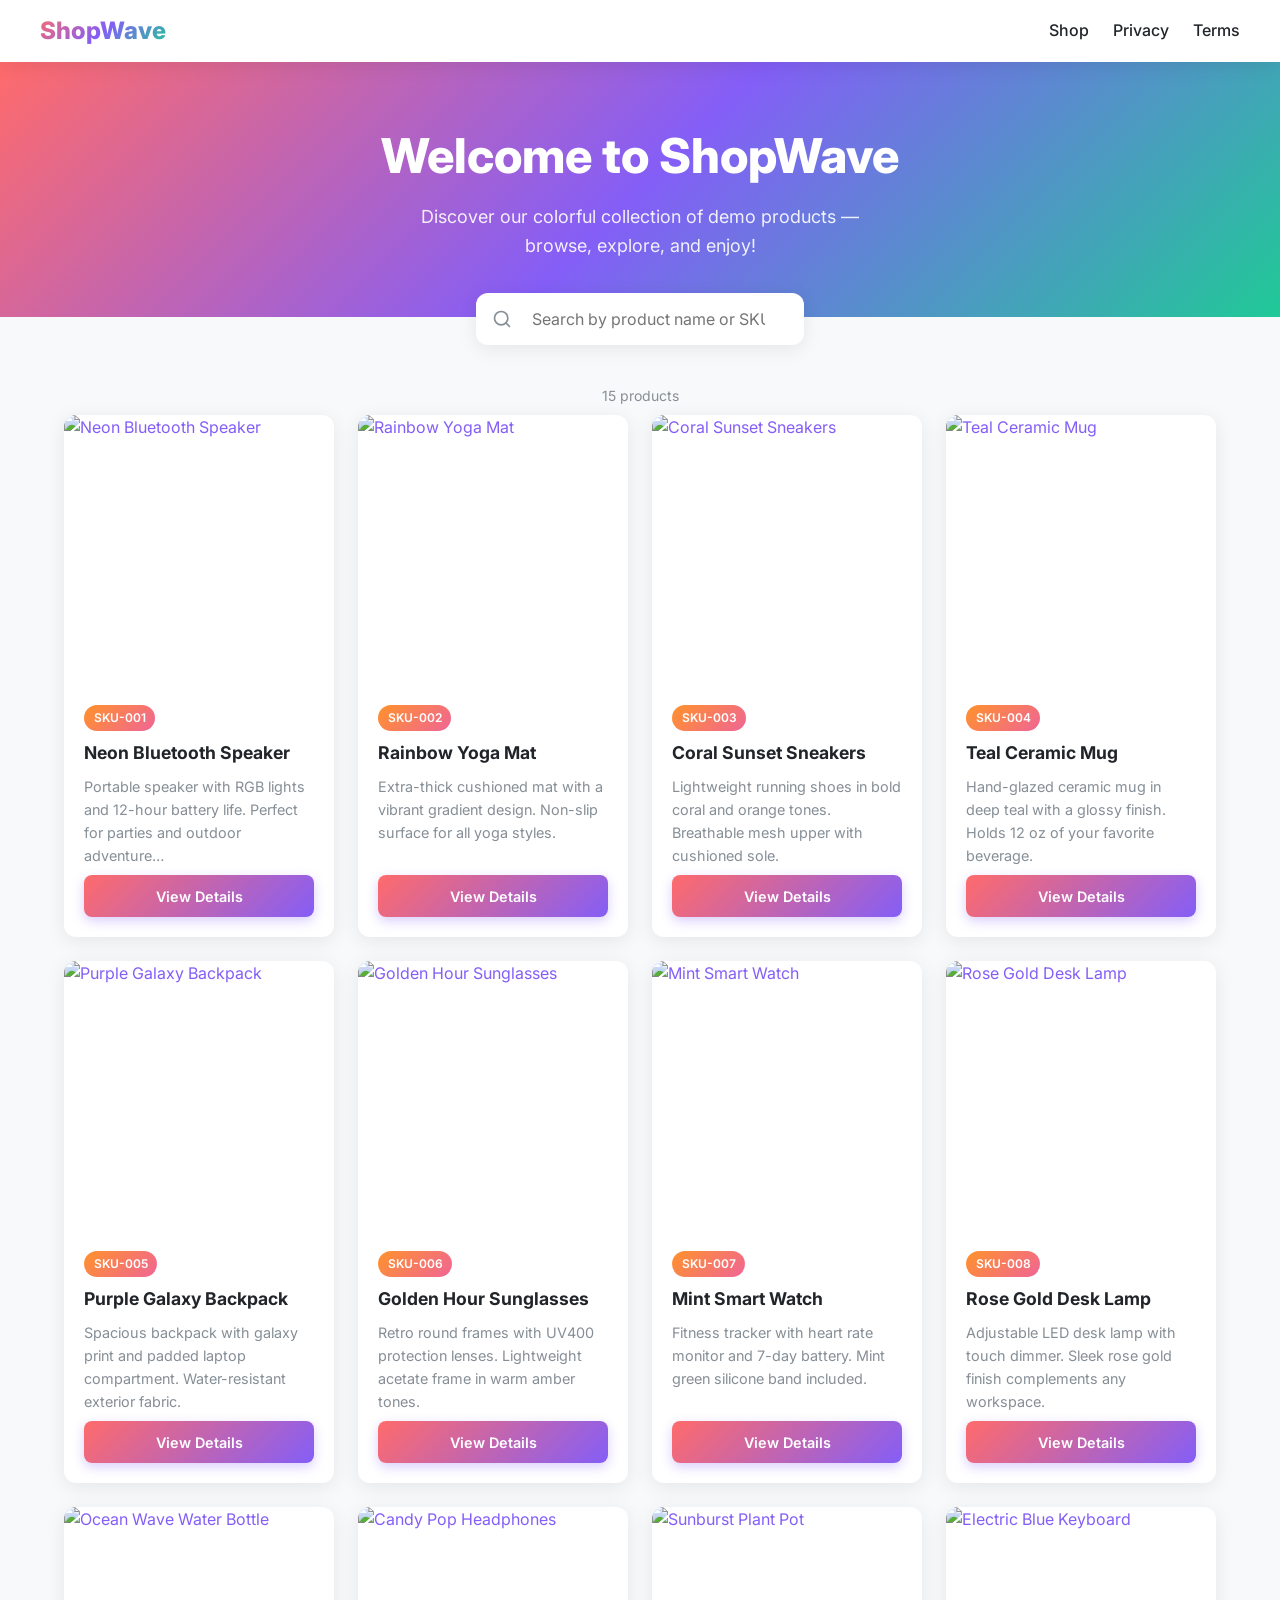
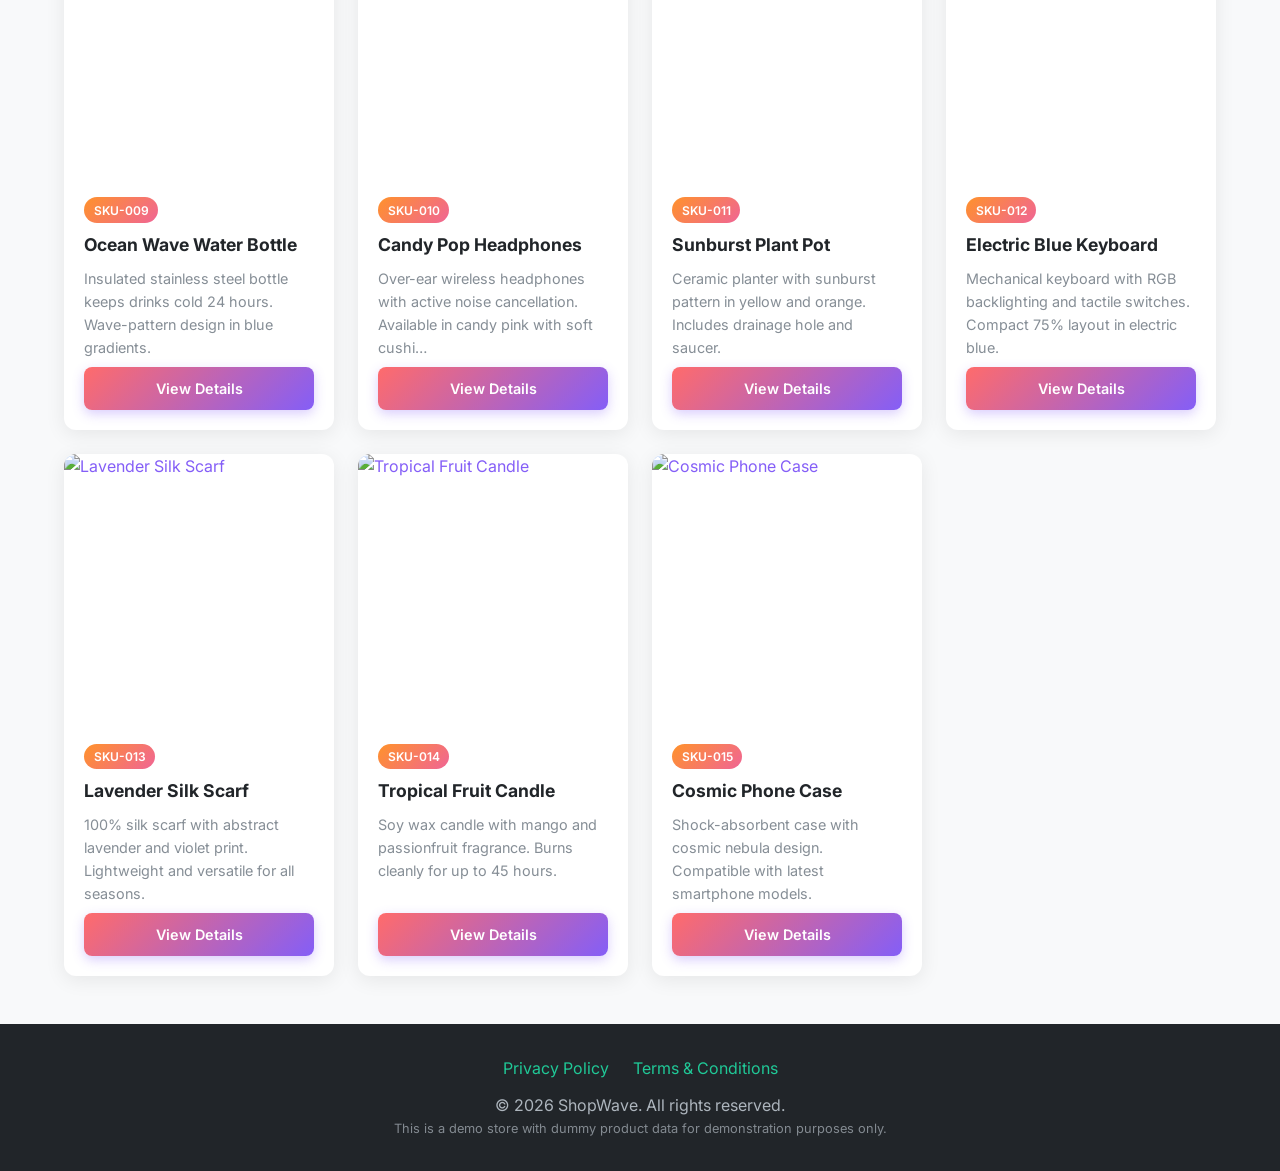
==== index.html @ 5fbbe152 "Add ShopWave demo store with CSV product catalog. Static HTML/CSS/JS site loads dummy products from " ====
<!DOCTYPE html>
<html lang="en">
<head>
  <meta charset="UTF-8">
  <meta name="viewport" content="width=device-width, initial-scale=1.0">
  <title>ShopWave — Colorful Demo Store</title>
  <meta name="description" content="Browse our vibrant collection of demo products at ShopWave.">
  <link rel="preconnect" href="https://fonts.googleapis.com">
  <link rel="preconnect" href="https://fonts.gstatic.com" crossorigin>
  <link href="https://fonts.googleapis.com/css2?family=Inter:wght@400;500;600;700;800&display=swap" rel="stylesheet">
  <link rel="stylesheet" href="css/styles.css">
</head>
<body>
  <header class="site-header">
    <div class="site-header__inner">
      <a href="index.html" class="logo">ShopWave</a>
      <nav>
        <ul class="site-nav">
          <li><a href="index.html">Shop</a></li>
          <li><a href="privacy.html">Privacy</a></li>
          <li><a href="terms.html">Terms</a></li>
        </ul>
      </nav>
    </div>
  </header>

  <section class="hero">
    <h1>Welcome to ShopWave</h1>
    <p>Discover our colorful collection of demo products — browse, explore, and enjoy!</p>
  </section>

  <div class="search-section">
    <div class="search-bar">
      <svg width="20" height="20" viewBox="0 0 24 24" fill="none" stroke="currentColor" stroke-width="2" stroke-linecap="round" stroke-linejoin="round"><circle cx="11" cy="11" r="8"/><line x1="21" y1="21" x2="16.65" y2="16.65"/></svg>
      <input type="search" id="search" placeholder="Search by product name or SKU…" aria-label="Search products">
    </div>
  </div>

  <main class="main-content">
    <p class="product-count" id="product-count"></p>
    <div class="product-grid" id="product-grid"></div>
    <div class="empty-state" id="empty-state" hidden>
      <p>No products match your search. Try a different keyword.</p>
    </div>
  </main>

  <footer class="site-footer">
    <div class="site-footer__links">
      <a href="privacy.html">Privacy Policy</a>
      <a href="terms.html">Terms &amp; Conditions</a>
    </div>
    <p>&copy; 2026 ShopWave. All rights reserved.</p>
    <p class="site-footer__demo">This is a demo store with dummy product data for demonstration purposes only.</p>
  </footer>

  <script src="js/csv.js"></script>
  <script src="js/app.js"></script>
</body>
</html>
---- css/styles.css ----
:root {
  --coral: #ff6b6b;
  --purple: #845ef7;
  --teal: #20c997;
  --orange: #ff922b;
  --pink: #f06595;
  --dark: #212529;
  --gray: #868e96;
  --light: #f8f9fa;
  --white: #ffffff;
  --shadow: 0 4px 20px rgba(0, 0, 0, 0.08);
  --shadow-hover: 0 12px 32px rgba(0, 0, 0, 0.15);
  --radius: 12px;
  --font: "Inter", system-ui, -apple-system, sans-serif;
}

*,
*::before,
*::after {
  box-sizing: border-box;
  margin: 0;
  padding: 0;
}

html {
  scroll-behavior: smooth;
}

body {
  font-family: var(--font);
  color: var(--dark);
  background: var(--light);
  line-height: 1.6;
  min-height: 100vh;
  display: flex;
  flex-direction: column;
}

a {
  color: var(--purple);
  text-decoration: none;
  transition: color 0.2s;
}

a:hover {
  color: var(--coral);
}

img {
  max-width: 100%;
  display: block;
}

/* Header */
.site-header {
  position: sticky;
  top: 0;
  z-index: 100;
  background: var(--white);
  box-shadow: var(--shadow);
  padding: 0.75rem 1.5rem;
}

.site-header__inner {
  max-width: 1200px;
  margin: 0 auto;
  display: flex;
  align-items: center;
  justify-content: space-between;
}

.logo {
  font-size: 1.5rem;
  font-weight: 800;
  background: linear-gradient(135deg, var(--coral), var(--purple), var(--teal));
  -webkit-background-clip: text;
  -webkit-text-fill-color: transparent;
  background-clip: text;
}

.site-nav {
  display: flex;
  gap: 1.5rem;
  list-style: none;
}

.site-nav a {
  font-weight: 500;
  color: var(--dark);
}

.site-nav a:hover {
  color: var(--purple);
}

/* Hero */
.hero {
  background: linear-gradient(135deg, var(--coral) 0%, var(--purple) 50%, var(--teal) 100%);
  color: var(--white);
  text-align: center;
  padding: 3.5rem 1.5rem;
}

.hero h1 {
  font-size: clamp(2rem, 5vw, 3rem);
  font-weight: 800;
  margin-bottom: 0.5rem;
}

.hero p {
  font-size: 1.125rem;
  opacity: 0.9;
  max-width: 500px;
  margin: 0 auto;
}

/* Search */
.search-section {
  max-width: 1200px;
  margin: -1.5rem auto 0;
  padding: 0 1.5rem;
  position: relative;
  z-index: 10;
}

.search-bar {
  display: flex;
  align-items: center;
  background: var(--white);
  border-radius: var(--radius);
  box-shadow: var(--shadow);
  padding: 0.5rem 1rem;
  gap: 0.75rem;
}

.search-bar input {
  flex: 1;
  border: none;
  outline: none;
  font-size: 1rem;
  font-family: var(--font);
  padding: 0.5rem;
}

.search-bar svg {
  color: var(--gray);
  flex-shrink: 0;
}

.product-count {
  text-align: center;
  color: var(--gray);
  font-size: 0.875rem;
  margin: 1.5rem 0 0.5rem;
}

/* Product Grid */
.main-content {
  flex: 1;
  max-width: 1200px;
  margin: 0 auto;
  padding: 1rem 1.5rem 3rem;
  width: 100%;
}

.product-grid {
  display: grid;
  grid-template-columns: repeat(auto-fill, minmax(260px, 1fr));
  gap: 1.5rem;
}

.product-card {
  background: var(--white);
  border-radius: var(--radius);
  overflow: hidden;
  box-shadow: var(--shadow);
  transition: transform 0.25s, box-shadow 0.25s;
  display: flex;
  flex-direction: column;
}

.product-card:hover {
  transform: translateY(-6px);
  box-shadow: var(--shadow-hover);
}

.product-card__image-link {
  display: block;
  overflow: hidden;
  aspect-ratio: 1;
}

.product-card__image {
  width: 100%;
  height: 100%;
  object-fit: cover;
  transition: transform 0.35s;
}

.product-card:hover .product-card__image {
  transform: scale(1.06);
}

.product-card__body {
  padding: 1.25rem;
  display: flex;
  flex-direction: column;
  gap: 0.5rem;
  flex: 1;
}

.product-card__title {
  font-size: 1.1rem;
  font-weight: 700;
}

.product-card__title a {
  color: var(--dark);
}

.product-card__title a:hover {
  color: var(--purple);
}

.product-card__desc {
  color: var(--gray);
  font-size: 0.9rem;
  flex: 1;
}

.sku-badge {
  display: inline-block;
  background: linear-gradient(135deg, var(--orange), var(--pink));
  color: var(--white);
  font-size: 0.75rem;
  font-weight: 600;
  padding: 0.2rem 0.6rem;
  border-radius: 20px;
  width: fit-content;
}

/* Buttons */
.btn {
  display: inline-block;
  padding: 0.6rem 1.25rem;
  border-radius: 8px;
  font-weight: 600;
  font-size: 0.9rem;
  text-align: center;
  transition: transform 0.2s, box-shadow 0.2s;
  border: none;
  cursor: pointer;
}

.btn:hover {
  transform: translateY(-2px);
}

.btn--primary {
  background: linear-gradient(135deg, var(--coral), var(--purple));
  color: var(--white);
  box-shadow: 0 4px 12px rgba(132, 94, 247, 0.3);
}

.btn--primary:hover {
  color: var(--white);
  box-shadow: 0 6px 18px rgba(132, 94, 247, 0.45);
}

.btn--secondary {
  background: var(--white);
  color: var(--purple);
  border: 2px solid var(--purple);
}

.btn--secondary:hover {
  background: var(--purple);
  color: var(--white);
}

/* Product Detail */
.product-detail {
  display: grid;
  grid-template-columns: 1fr 1fr;
  gap: 2.5rem;
  align-items: start;
  background: var(--white);
  border-radius: var(--radius);
  box-shadow: var(--shadow);
  padding: 2rem;
  margin-top: 1rem;
}

.product-detail__image-wrap {
  border-radius: var(--radius);
  overflow: hidden;
  aspect-ratio: 1;
}

.product-detail__image {
  width: 100%;
  height: 100%;
  object-fit: cover;
  transition: transform 0.4s;
}

.product-detail__image-wrap:hover .product-detail__image {
  transform: scale(1.04);
}

.product-detail__info {
  display: flex;
  flex-direction: column;
  gap: 1rem;
}

.product-detail__title {
  font-size: clamp(1.5rem, 3vw, 2.25rem);
  font-weight: 800;
}

.product-detail__desc {
  color: var(--gray);
  font-size: 1.05rem;
  line-height: 1.7;
}

.not-found {
  text-align: center;
  padding: 4rem 2rem;
  background: var(--white);
  border-radius: var(--radius);
  box-shadow: var(--shadow);
  margin-top: 1rem;
}

.not-found h1 {
  font-size: 1.75rem;
  margin-bottom: 0.75rem;
}

.not-found p {
  color: var(--gray);
  margin-bottom: 1.5rem;
}

/* Legal Pages */
.legal-content {
  background: var(--white);
  border-radius: var(--radius);
  box-shadow: var(--shadow);
  padding: 2.5rem;
  margin-top: 1rem;
  max-width: 800px;
}

.legal-content h1 {
  font-size: 2rem;
  margin-bottom: 0.5rem;
  background: linear-gradient(135deg, var(--coral), var(--purple));
  -webkit-background-clip: text;
  -webkit-text-fill-color: transparent;
  background-clip: text;
}

.legal-content .last-updated {
  color: var(--gray);
  font-size: 0.875rem;
  margin-bottom: 2rem;
}

.legal-content h2 {
  font-size: 1.25rem;
  margin: 1.75rem 0 0.75rem;
  color: var(--purple);
}

.legal-content p,
.legal-content li {
  color: #495057;
  margin-bottom: 0.75rem;
}

.legal-content ul {
  padding-left: 1.5rem;
  margin-bottom: 1rem;
}

/* Empty / Error */
.empty-state {
  text-align: center;
  padding: 3rem;
  color: var(--gray);
}

.error-msg {
  text-align: center;
  color: var(--coral);
  padding: 2rem;
  font-weight: 500;
}

/* Footer */
.site-footer {
  background: var(--dark);
  color: #adb5bd;
  text-align: center;
  padding: 2rem 1.5rem;
  margin-top: auto;
}

.site-footer a {
  color: var(--teal);
}

.site-footer__links {
  display: flex;
  justify-content: center;
  gap: 1.5rem;
  margin-bottom: 0.75rem;
}

.site-footer__demo {
  font-size: 0.8rem;
  opacity: 0.7;
}

/* Responsive */
@media (max-width: 768px) {
  .product-detail {
    grid-template-columns: 1fr;
    padding: 1.25rem;
  }

  .site-nav {
    gap: 1rem;
    font-size: 0.9rem;
  }

  .hero {
    padding: 2.5rem 1rem;
  }

  .legal-content {
    padding: 1.5rem;
  }
}

@media (max-width: 480px) {
  .product-grid {
    grid-template-columns: 1fr;
  }

  .site-header__inner {
    flex-direction: column;
    gap: 0.5rem;
  }
}
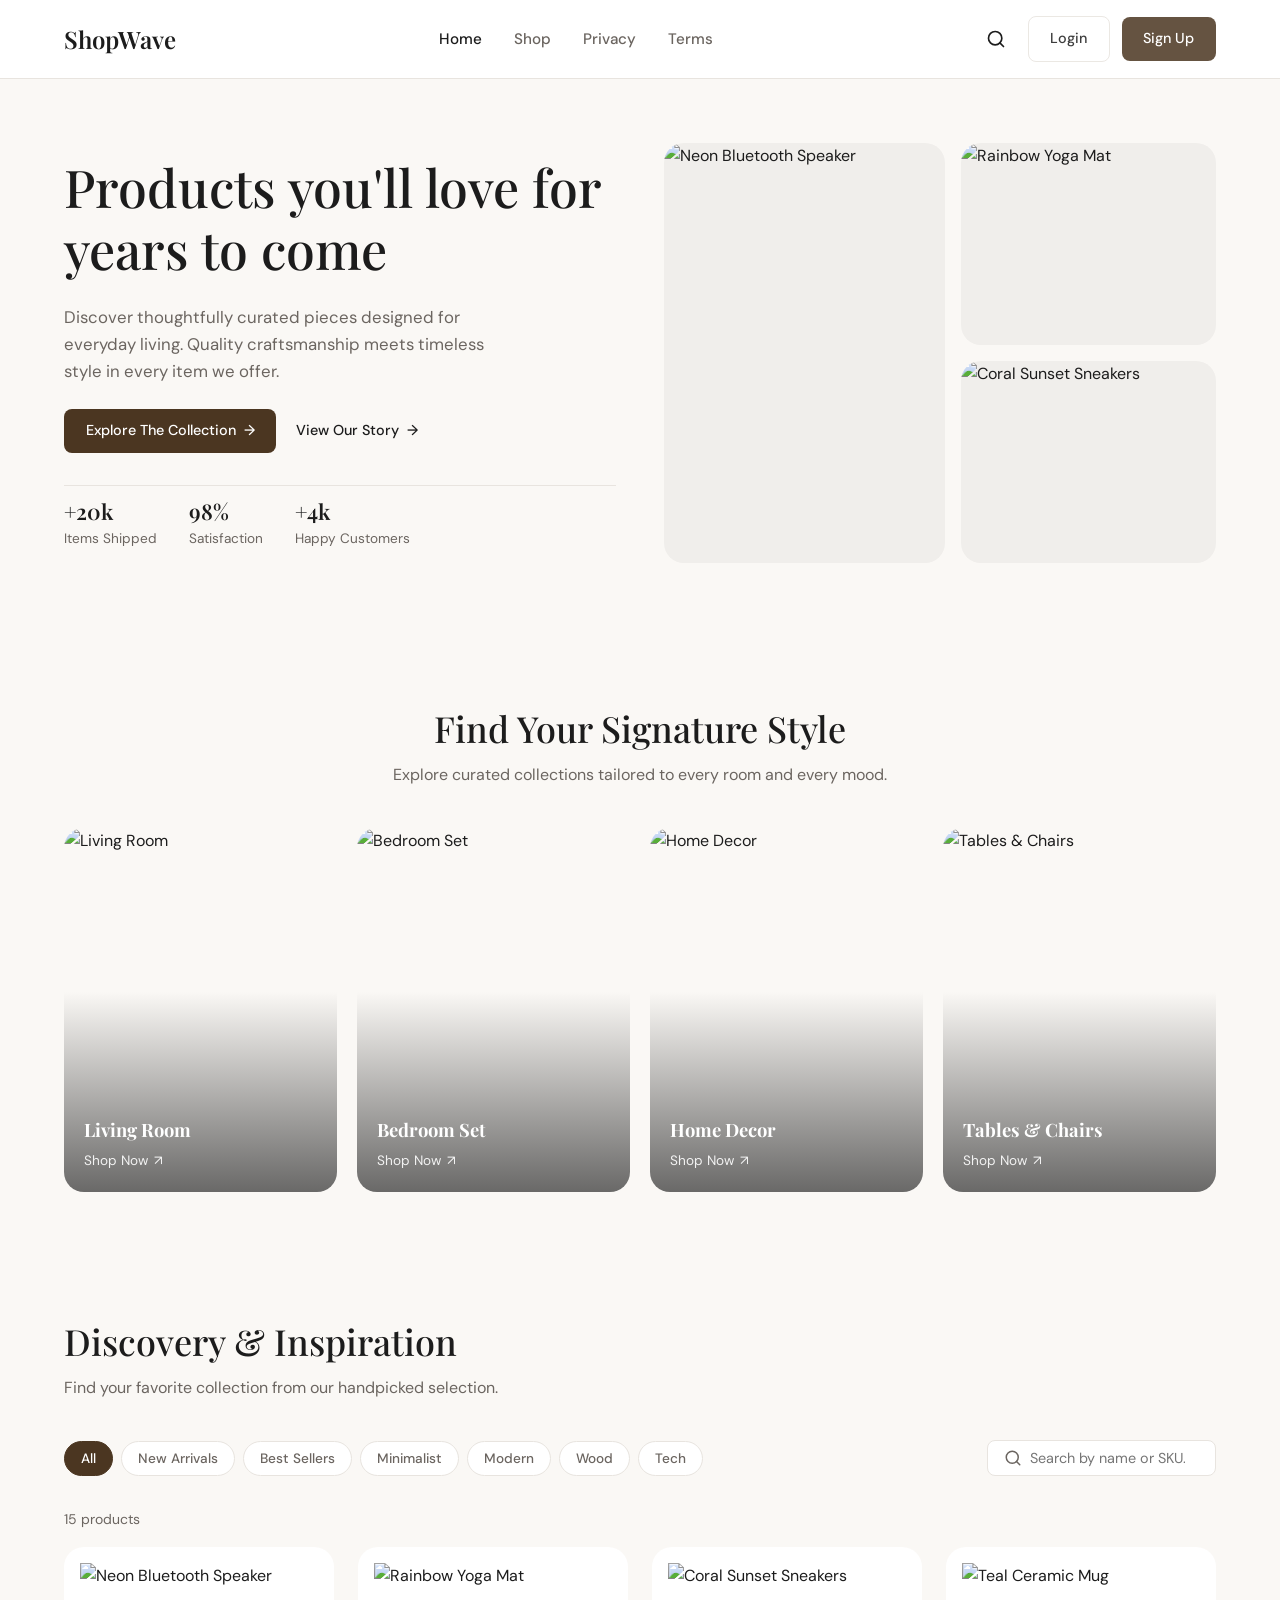
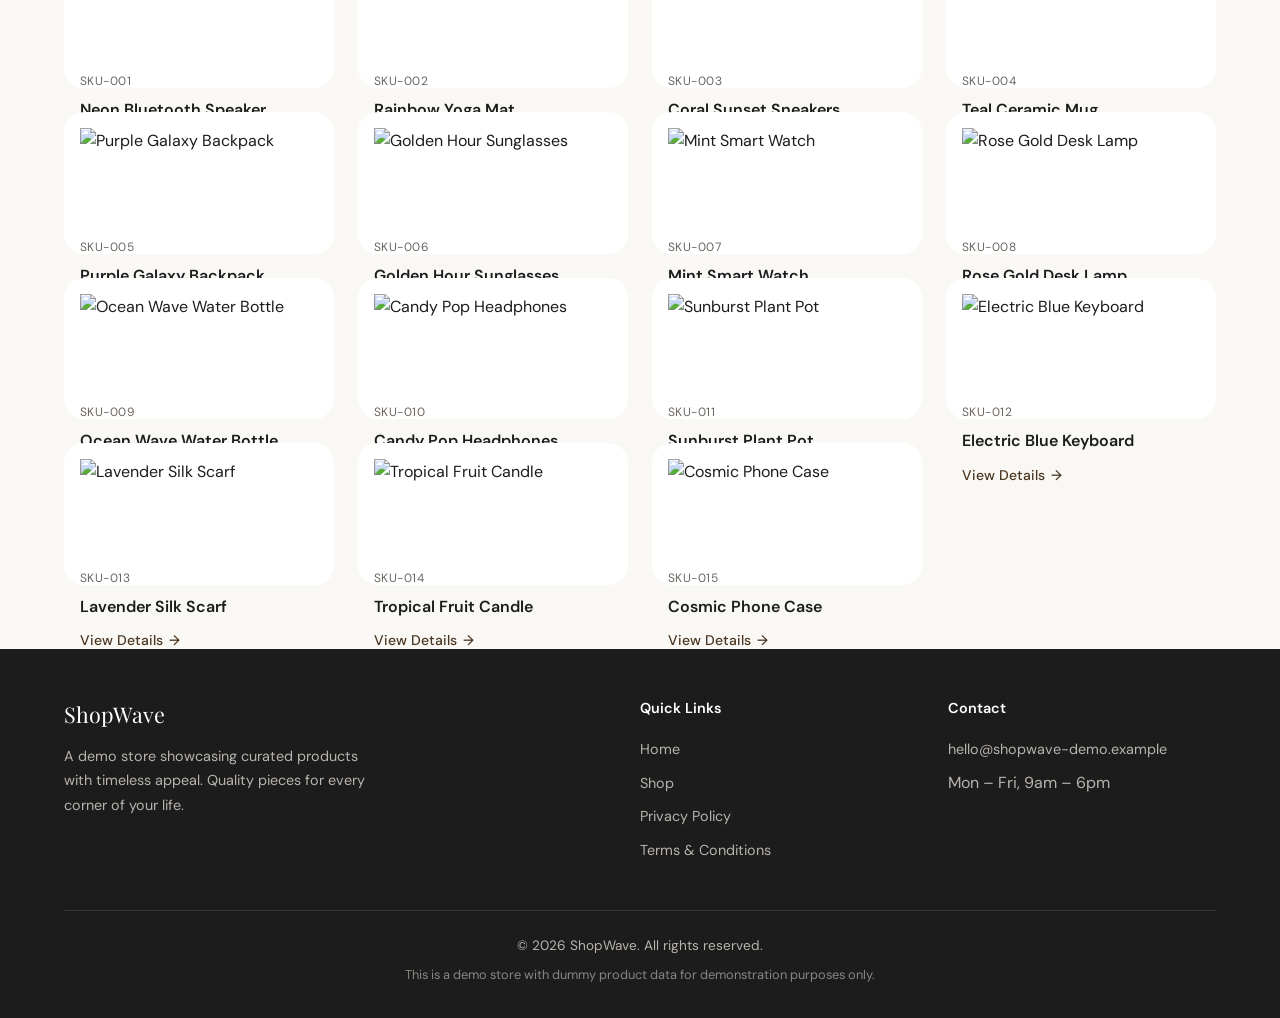
==== commit 4a4eab2d: "Redesign ShopWave with Lumberloom-inspired editorial layout. Warm neutral palette, serif headings, h" ====
--- a/index.html
+++ b/index.html
@@ -3,57 +3,147 @@
 <head>
   <meta charset="UTF-8">
   <meta name="viewport" content="width=device-width, initial-scale=1.0">
-  <title>ShopWave — Colorful Demo Store</title>
-  <meta name="description" content="Browse our vibrant collection of demo products at ShopWave.">
+  <title>ShopWave — Curated Products You'll Love</title>
+  <meta name="description" content="Discover thoughtfully curated products at ShopWave. Browse our collection and find pieces you'll love for years to come.">
   <link rel="preconnect" href="https://fonts.googleapis.com">
   <link rel="preconnect" href="https://fonts.gstatic.com" crossorigin>
-  <link href="https://fonts.googleapis.com/css2?family=Inter:wght@400;500;600;700;800&display=swap" rel="stylesheet">
+  <link href="https://fonts.googleapis.com/css2?family=DM+Sans:ital,opsz,wght@0,9..40,400;0,9..40,500;0,9..40,600;0,9..40,700;1,9..40,400&family=Playfair+Display:ital,wght@0,400;0,500;0,600;0,700;1,400&display=swap" rel="stylesheet">
   <link rel="stylesheet" href="css/styles.css">
 </head>
 <body>
   <header class="site-header">
     <div class="site-header__inner">
+      <button class="menu-toggle" type="button" aria-label="Open menu" aria-expanded="false">
+        <span></span><span></span><span></span>
+      </button>
       <a href="index.html" class="logo">ShopWave</a>
-      <nav>
-        <ul class="site-nav">
-          <li><a href="index.html">Shop</a></li>
-          <li><a href="privacy.html">Privacy</a></li>
-          <li><a href="terms.html">Terms</a></li>
-        </ul>
-      </nav>
+      <div class="site-nav-wrap">
+        <nav>
+          <ul class="site-nav">
+            <li><a href="index.html" class="active">Home</a></li>
+            <li><a href="index.html#discovery">Shop</a></li>
+            <li><a href="privacy.html">Privacy</a></li>
+            <li><a href="terms.html">Terms</a></li>
+          </ul>
+        </nav>
+      </div>
+      <div class="header-actions">
+        <button type="button" class="icon-btn" id="header-search" aria-label="Search products">
+          <svg width="20" height="20" viewBox="0 0 24 24" fill="none" stroke="currentColor" stroke-width="2" stroke-linecap="round" stroke-linejoin="round"><circle cx="11" cy="11" r="8"/><line x1="21" y1="21" x2="16.65" y2="16.65"/></svg>
+        </button>
+        <a href="#" class="btn btn--outline btn--demo" aria-disabled="true">Login</a>
+        <a href="#" class="btn btn--primary btn--demo" aria-disabled="true">Sign Up</a>
+      </div>
     </div>
   </header>
 
   <section class="hero">
-    <h1>Welcome to ShopWave</h1>
-    <p>Discover our colorful collection of demo products — browse, explore, and enjoy!</p>
+    <div class="container">
+      <div class="hero__grid">
+        <div class="hero__content">
+          <h1 class="hero__title heading-serif">Products you'll love for years to come</h1>
+          <p class="hero__desc">Discover thoughtfully curated pieces designed for everyday living. Quality craftsmanship meets timeless style in every item we offer.</p>
+          <div class="hero__actions">
+            <a href="#discovery" class="btn btn--primary">Explore The Collection <span aria-hidden="true">→</span></a>
+            <a href="#categories" class="btn btn--text">View Our Story <span aria-hidden="true">→</span></a>
+          </div>
+          <div class="hero__stats">
+            <div>
+              <div class="stat__value">+20k</div>
+              <div class="stat__label">Items Shipped</div>
+            </div>
+            <div>
+              <div class="stat__value">98%</div>
+              <div class="stat__label">Satisfaction</div>
+            </div>
+            <div>
+              <div class="stat__value">+4k</div>
+              <div class="stat__label">Happy Customers</div>
+            </div>
+          </div>
+        </div>
+        <div class="hero__collage" id="hero-collage">
+          <div class="hero__collage-main">
+            <img src="https://images.unsplash.com/photo-1555041469-a586c61ea9bc?w=600&h=800&fit=crop" alt="Featured product" loading="eager">
+          </div>
+          <div class="hero__collage-side">
+            <img src="https://images.unsplash.com/photo-1616486338812-3dadae4b4ace?w=600&h=400&fit=crop" alt="Featured product" loading="eager">
+            <img src="https://images.unsplash.com/photo-1615066391307-1bfc4c1ea5f2?w=600&h=400&fit=crop" alt="Featured product" loading="eager">
+          </div>
+        </div>
+      </div>
+    </div>
   </section>
 
-  <div class="search-section">
-    <div class="search-bar">
-      <svg width="20" height="20" viewBox="0 0 24 24" fill="none" stroke="currentColor" stroke-width="2" stroke-linecap="round" stroke-linejoin="round"><circle cx="11" cy="11" r="8"/><line x1="21" y1="21" x2="16.65" y2="16.65"/></svg>
-      <input type="search" id="search" placeholder="Search by product name or SKU…" aria-label="Search products">
+  <section class="section" id="categories">
+    <div class="container">
+      <div class="section-header section-header--center">
+        <h2 class="heading-serif">Find Your Signature Style</h2>
+        <p>Explore curated collections tailored to every room and every mood.</p>
+      </div>
+      <div class="category-grid" id="category-grid"></div>
     </div>
-  </div>
+  </section>
 
-  <main class="main-content">
-    <p class="product-count" id="product-count"></p>
-    <div class="product-grid" id="product-grid"></div>
-    <div class="empty-state" id="empty-state" hidden>
-      <p>No products match your search. Try a different keyword.</p>
+  <section class="section" id="discovery">
+    <div class="container">
+      <div class="section-header">
+        <h2 class="heading-serif">Discovery &amp; Inspiration</h2>
+        <p>Find your favorite collection from our handpicked selection.</p>
+      </div>
+      <div class="discovery-toolbar">
+        <div class="filter-pills" id="filter-pills"></div>
+        <div class="search-bar">
+          <svg width="18" height="18" viewBox="0 0 24 24" fill="none" stroke="currentColor" stroke-width="2" stroke-linecap="round" stroke-linejoin="round"><circle cx="11" cy="11" r="8"/><line x1="21" y1="21" x2="16.65" y2="16.65"/></svg>
+          <input type="search" id="search" placeholder="Search by name or SKU…" aria-label="Search products">
+        </div>
+      </div>
+      <p class="product-count" id="product-count"></p>
+      <div class="product-grid" id="product-grid"></div>
+      <div class="empty-state" id="empty-state" hidden>
+        <p>No products match your search. Try a different keyword or filter.</p>
+      </div>
     </div>
-  </main>
+  </section>
 
   <footer class="site-footer">
-    <div class="site-footer__links">
-      <a href="privacy.html">Privacy Policy</a>
-      <a href="terms.html">Terms &amp; Conditions</a>
+    <div class="container">
+      <div class="site-footer__grid">
+        <div>
+          <div class="site-footer__brand">ShopWave</div>
+          <p class="site-footer__desc">A demo store showcasing curated products with timeless appeal. Quality pieces for every corner of your life.</p>
+        </div>
+        <div>
+          <h4>Quick Links</h4>
+          <ul>
+            <li><a href="index.html">Home</a></li>
+            <li><a href="index.html#discovery">Shop</a></li>
+            <li><a href="privacy.html">Privacy Policy</a></li>
+            <li><a href="terms.html">Terms &amp; Conditions</a></li>
+          </ul>
+        </div>
+        <div>
+          <h4>Contact</h4>
+          <ul>
+            <li><a href="mailto:hello@shopwave-demo.example">hello@shopwave-demo.example</a></li>
+            <li>Mon – Fri, 9am – 6pm</li>
+          </ul>
+        </div>
+      </div>
+      <div class="site-footer__bottom">
+        <p>&copy; 2026 ShopWave. All rights reserved.</p>
+        <p class="site-footer__demo">This is a demo store with dummy product data for demonstration purposes only.</p>
+      </div>
     </div>
-    <p>&copy; 2026 ShopWave. All rights reserved.</p>
-    <p class="site-footer__demo">This is a demo store with dummy product data for demonstration purposes only.</p>
   </footer>
 
   <script src="js/csv.js"></script>
+  <script src="js/nav.js"></script>
   <script src="js/app.js"></script>
+  <script
+    src="https://widget.ganes-saas-retail.ewideplus.com/v1/loader.js"
+    data-store-id="9ee36a0692de49c38b30f4e443ce3ee8"
+    async
+  ></script>
 </body>
 </html>
--- a/css/styles.css
+++ b/css/styles.css
@@ -1,17 +1,20 @@
 :root {
-  --coral: #ff6b6b;
-  --purple: #845ef7;
-  --teal: #20c997;
-  --orange: #ff922b;
-  --pink: #f06595;
-  --dark: #212529;
-  --gray: #868e96;
-  --light: #f8f9fa;
-  --white: #ffffff;
-  --shadow: 0 4px 20px rgba(0, 0, 0, 0.08);
-  --shadow-hover: 0 12px 32px rgba(0, 0, 0, 0.15);
-  --radius: 12px;
-  --font: "Inter", system-ui, -apple-system, sans-serif;
+  --bg: #faf8f5;
+  --surface: #ffffff;
+  --surface-muted: #f0eeeb;
+  --brown: #4b3621;
+  --brown-light: #6b4f3a;
+  --text: #1c1c1c;
+  --text-muted: #6b6560;
+  --border: #e8e4df;
+  --shadow: 0 4px 24px rgba(28, 28, 28, 0.06);
+  --shadow-hover: 0 12px 40px rgba(28, 28, 28, 0.1);
+  --radius-sm: 8px;
+  --radius-md: 12px;
+  --radius-lg: 20px;
+  --font-serif: "Playfair Display", Georgia, serif;
+  --font-sans: "DM Sans", system-ui, -apple-system, sans-serif;
+  --container: 1200px;
 }
 
 *,
@@ -27,9 +30,9 @@
 }
 
 body {
-  font-family: var(--font);
-  color: var(--dark);
-  background: var(--light);
+  font-family: var(--font-sans);
+  color: var(--text);
+  background: var(--bg);
   line-height: 1.6;
   min-height: 100vh;
   display: flex;
@@ -37,157 +40,443 @@
 }
 
 a {
-  color: var(--purple);
+  color: inherit;
   text-decoration: none;
   transition: color 0.2s;
-}
-
-a:hover {
-  color: var(--coral);
 }
 
 img {
   max-width: 100%;
   display: block;
+}
+
+.container {
+  max-width: var(--container);
+  margin: 0 auto;
+  padding: 0 1.5rem;
+}
+
+.heading-serif {
+  font-family: var(--font-serif);
+  font-weight: 500;
+  line-height: 1.2;
+  color: var(--text);
 }
 
 /* Header */
 .site-header {
   position: sticky;
   top: 0;
-  z-index: 100;
-  background: var(--white);
-  box-shadow: var(--shadow);
-  padding: 0.75rem 1.5rem;
+  z-index: 200;
+  background: var(--surface);
+  border-bottom: 1px solid var(--border);
 }
 
 .site-header__inner {
-  max-width: 1200px;
+  max-width: var(--container);
   margin: 0 auto;
-  display: flex;
-  align-items: center;
-  justify-content: space-between;
+  padding: 1rem 1.5rem;
+  display: flex;
+  align-items: center;
+  gap: 1.5rem;
 }
 
 .logo {
+  font-family: var(--font-serif);
   font-size: 1.5rem;
-  font-weight: 800;
-  background: linear-gradient(135deg, var(--coral), var(--purple), var(--teal));
-  -webkit-background-clip: text;
-  -webkit-text-fill-color: transparent;
-  background-clip: text;
+  font-weight: 600;
+  color: var(--text);
+  flex-shrink: 0;
+}
+
+.logo:hover {
+  color: var(--brown);
+}
+
+.site-nav-wrap {
+  flex: 1;
+  display: flex;
+  justify-content: center;
 }
 
 .site-nav {
   display: flex;
-  gap: 1.5rem;
+  gap: 2rem;
   list-style: none;
 }
 
 .site-nav a {
+  font-size: 0.95rem;
   font-weight: 500;
-  color: var(--dark);
-}
-
-.site-nav a:hover {
-  color: var(--purple);
+  color: var(--text-muted);
+}
+
+.site-nav a:hover,
+.site-nav a.active {
+  color: var(--text);
+}
+
+.header-actions {
+  display: flex;
+  align-items: center;
+  gap: 0.75rem;
+  flex-shrink: 0;
+}
+
+.icon-btn {
+  display: flex;
+  align-items: center;
+  justify-content: center;
+  width: 40px;
+  height: 40px;
+  border: none;
+  background: transparent;
+  border-radius: 50%;
+  cursor: pointer;
+  color: var(--text);
+  transition: background 0.2s;
+}
+
+.icon-btn:hover {
+  background: var(--surface-muted);
+}
+
+.btn {
+  display: inline-flex;
+  align-items: center;
+  gap: 0.5rem;
+  padding: 0.65rem 1.35rem;
+  border-radius: var(--radius-sm);
+  font-family: var(--font-sans);
+  font-weight: 500;
+  font-size: 0.9rem;
+  cursor: pointer;
+  border: none;
+  transition: background 0.2s, color 0.2s, border-color 0.2s;
+}
+
+.btn--primary {
+  background: var(--brown);
+  color: var(--surface);
+}
+
+.btn--primary:hover {
+  background: var(--brown-light);
+  color: var(--surface);
+}
+
+.btn--outline {
+  background: transparent;
+  color: var(--text);
+  border: 1px solid var(--border);
+}
+
+.btn--outline:hover {
+  border-color: var(--brown);
+  color: var(--brown);
+}
+
+.btn--text {
+  background: none;
+  border: none;
+  color: var(--text);
+  padding: 0.65rem 0;
+  font-weight: 500;
+}
+
+.btn--text:hover {
+  color: var(--brown);
+}
+
+.btn--demo {
+  pointer-events: none;
+  opacity: 0.85;
+}
+
+.menu-toggle {
+  display: none;
+  flex-direction: column;
+  gap: 5px;
+  background: none;
+  border: none;
+  cursor: pointer;
+  padding: 4px;
+}
+
+.menu-toggle span {
+  display: block;
+  width: 22px;
+  height: 2px;
+  background: var(--text);
+  border-radius: 1px;
+  transition: transform 0.2s, opacity 0.2s;
 }
 
 /* Hero */
 .hero {
-  background: linear-gradient(135deg, var(--coral) 0%, var(--purple) 50%, var(--teal) 100%);
-  color: var(--white);
+  padding: 4rem 0 5rem;
+}
+
+.hero__grid {
+  display: grid;
+  grid-template-columns: 1fr 1fr;
+  gap: 3rem;
+  align-items: center;
+}
+
+.hero__content {
+  display: flex;
+  flex-direction: column;
+  gap: 1.5rem;
+}
+
+.hero__title {
+  font-size: clamp(2.25rem, 4.5vw, 3.25rem);
+}
+
+.hero__desc {
+  color: var(--text-muted);
+  font-size: 1.05rem;
+  max-width: 420px;
+}
+
+.hero__actions {
+  display: flex;
+  flex-wrap: wrap;
+  align-items: center;
+  gap: 1.25rem;
+}
+
+.hero__stats {
+  display: flex;
+  flex-wrap: wrap;
+  gap: 2rem;
+  padding-top: 0.5rem;
+  border-top: 1px solid var(--border);
+  margin-top: 0.5rem;
+}
+
+.stat__value {
+  font-family: var(--font-serif);
+  font-size: 1.35rem;
+  font-weight: 600;
+  color: var(--text);
+}
+
+.stat__label {
+  font-size: 0.85rem;
+  color: var(--text-muted);
+}
+
+.hero__collage {
+  display: grid;
+  grid-template-columns: 1.1fr 1fr;
+  gap: 1rem;
+  min-height: 420px;
+}
+
+.hero__collage-main {
+  border-radius: var(--radius-lg);
+  overflow: hidden;
+  background: var(--surface-muted);
+}
+
+.hero__collage-main img {
+  width: 100%;
+  height: 100%;
+  object-fit: cover;
+}
+
+.hero__collage-side {
+  display: flex;
+  flex-direction: column;
+  gap: 1rem;
+}
+
+.hero__collage-side img {
+  flex: 1;
+  width: 100%;
+  height: 100%;
+  object-fit: cover;
+  border-radius: var(--radius-lg);
+  background: var(--surface-muted);
+}
+
+/* Sections */
+.section {
+  padding: 4rem 0;
+}
+
+.section-header {
+  margin-bottom: 2.5rem;
+}
+
+.section-header--center {
   text-align: center;
-  padding: 3.5rem 1.5rem;
-}
-
-.hero h1 {
-  font-size: clamp(2rem, 5vw, 3rem);
-  font-weight: 800;
-  margin-bottom: 0.5rem;
-}
-
-.hero p {
-  font-size: 1.125rem;
+  max-width: 560px;
+  margin-left: auto;
+  margin-right: auto;
+}
+
+.section-header h2 {
+  font-size: clamp(1.75rem, 3vw, 2.25rem);
+  margin-bottom: 0.75rem;
+}
+
+.section-header p {
+  color: var(--text-muted);
+}
+
+/* Categories */
+.category-grid {
+  display: grid;
+  grid-template-columns: repeat(4, 1fr);
+  gap: 1.25rem;
+}
+
+.category-card {
+  position: relative;
+  border-radius: var(--radius-lg);
+  overflow: hidden;
+  aspect-ratio: 3/4;
+  cursor: pointer;
+}
+
+.category-card img {
+  width: 100%;
+  height: 100%;
+  object-fit: cover;
+  transition: transform 0.4s;
+}
+
+.category-card:hover img {
+  transform: scale(1.05);
+}
+
+.category-card__overlay {
+  position: absolute;
+  inset: 0;
+  background: linear-gradient(to top, rgba(28, 28, 28, 0.65) 0%, transparent 55%);
+  display: flex;
+  flex-direction: column;
+  justify-content: flex-end;
+  padding: 1.25rem;
+  color: var(--surface);
+}
+
+.category-card__title {
+  font-family: var(--font-serif);
+  font-size: 1.15rem;
+  margin-bottom: 0.35rem;
+}
+
+.category-card__link {
+  font-size: 0.85rem;
+  display: inline-flex;
+  align-items: center;
+  gap: 0.35rem;
   opacity: 0.9;
-  max-width: 500px;
-  margin: 0 auto;
-}
-
-/* Search */
-.search-section {
-  max-width: 1200px;
-  margin: -1.5rem auto 0;
-  padding: 0 1.5rem;
-  position: relative;
-  z-index: 10;
+}
+
+.category-card__link:hover {
+  opacity: 1;
+}
+
+/* Discovery */
+.discovery-toolbar {
+  display: flex;
+  flex-wrap: wrap;
+  align-items: center;
+  justify-content: space-between;
+  gap: 1rem;
+  margin-bottom: 2rem;
+}
+
+.filter-pills {
+  display: flex;
+  flex-wrap: wrap;
+  gap: 0.5rem;
+}
+
+.filter-pill {
+  padding: 0.5rem 1rem;
+  border-radius: 999px;
+  border: 1px solid var(--border);
+  background: var(--surface);
+  font-family: var(--font-sans);
+  font-size: 0.85rem;
+  font-weight: 500;
+  color: var(--text-muted);
+  cursor: pointer;
+  transition: all 0.2s;
+}
+
+.filter-pill:hover {
+  border-color: var(--brown);
+  color: var(--brown);
+}
+
+.filter-pill.active {
+  background: var(--brown);
+  border-color: var(--brown);
+  color: var(--surface);
 }
 
 .search-bar {
   display: flex;
   align-items: center;
-  background: var(--white);
-  border-radius: var(--radius);
-  box-shadow: var(--shadow);
+  background: var(--surface);
+  border: 1px solid var(--border);
+  border-radius: var(--radius-sm);
   padding: 0.5rem 1rem;
-  gap: 0.75rem;
+  gap: 0.5rem;
+  min-width: 220px;
 }
 
 .search-bar input {
   flex: 1;
   border: none;
   outline: none;
-  font-size: 1rem;
-  font-family: var(--font);
-  padding: 0.5rem;
+  font-size: 0.9rem;
+  font-family: var(--font-sans);
+  background: transparent;
 }
 
 .search-bar svg {
-  color: var(--gray);
+  color: var(--text-muted);
   flex-shrink: 0;
 }
 
 .product-count {
-  text-align: center;
-  color: var(--gray);
+  color: var(--text-muted);
   font-size: 0.875rem;
-  margin: 1.5rem 0 0.5rem;
-}
-
-/* Product Grid */
-.main-content {
-  flex: 1;
-  max-width: 1200px;
-  margin: 0 auto;
-  padding: 1rem 1.5rem 3rem;
-  width: 100%;
+  margin-bottom: 1rem;
 }
 
 .product-grid {
   display: grid;
-  grid-template-columns: repeat(auto-fill, minmax(260px, 1fr));
+  grid-template-columns: repeat(auto-fill, minmax(240px, 1fr));
   gap: 1.5rem;
 }
 
 .product-card {
-  background: var(--white);
-  border-radius: var(--radius);
-  overflow: hidden;
-  box-shadow: var(--shadow);
-  transition: transform 0.25s, box-shadow 0.25s;
-  display: flex;
-  flex-direction: column;
+  background: var(--surface);
+  border-radius: var(--radius-lg);
+  padding: 1rem;
+  transition: box-shadow 0.25s, transform 0.25s;
 }
 
 .product-card:hover {
-  transform: translateY(-6px);
   box-shadow: var(--shadow-hover);
-}
-
-.product-card__image-link {
-  display: block;
+  transform: translateY(-4px);
+}
+
+.product-card__image-wrap {
+  background: var(--surface-muted);
+  border-radius: var(--radius-md);
   overflow: hidden;
   aspect-ratio: 1;
+  margin-bottom: 1rem;
 }
 
 .product-card__image {
@@ -198,101 +487,69 @@
 }
 
 .product-card:hover .product-card__image {
-  transform: scale(1.06);
-}
-
-.product-card__body {
-  padding: 1.25rem;
-  display: flex;
-  flex-direction: column;
-  gap: 0.5rem;
-  flex: 1;
+  transform: scale(1.04);
+}
+
+.product-card__sku {
+  font-size: 0.75rem;
+  color: var(--text-muted);
+  text-transform: uppercase;
+  letter-spacing: 0.04em;
+  margin-bottom: 0.35rem;
 }
 
 .product-card__title {
-  font-size: 1.1rem;
-  font-weight: 700;
-}
-
-.product-card__title a {
-  color: var(--dark);
+  font-size: 1rem;
+  font-weight: 600;
+  margin-bottom: 0.5rem;
 }
 
 .product-card__title a:hover {
-  color: var(--purple);
-}
-
-.product-card__desc {
-  color: var(--gray);
-  font-size: 0.9rem;
-  flex: 1;
-}
-
-.sku-badge {
-  display: inline-block;
-  background: linear-gradient(135deg, var(--orange), var(--pink));
-  color: var(--white);
-  font-size: 0.75rem;
-  font-weight: 600;
-  padding: 0.2rem 0.6rem;
-  border-radius: 20px;
-  width: fit-content;
-}
-
-/* Buttons */
-.btn {
-  display: inline-block;
-  padding: 0.6rem 1.25rem;
-  border-radius: 8px;
-  font-weight: 600;
-  font-size: 0.9rem;
-  text-align: center;
-  transition: transform 0.2s, box-shadow 0.2s;
-  border: none;
-  cursor: pointer;
-}
-
-.btn:hover {
-  transform: translateY(-2px);
-}
-
-.btn--primary {
-  background: linear-gradient(135deg, var(--coral), var(--purple));
-  color: var(--white);
-  box-shadow: 0 4px 12px rgba(132, 94, 247, 0.3);
-}
-
-.btn--primary:hover {
-  color: var(--white);
-  box-shadow: 0 6px 18px rgba(132, 94, 247, 0.45);
-}
-
-.btn--secondary {
-  background: var(--white);
-  color: var(--purple);
-  border: 2px solid var(--purple);
-}
-
-.btn--secondary:hover {
-  background: var(--purple);
-  color: var(--white);
+  color: var(--brown);
+}
+
+.product-card__link {
+  font-size: 0.875rem;
+  font-weight: 500;
+  color: var(--brown);
+  display: inline-flex;
+  align-items: center;
+  gap: 0.35rem;
+}
+
+.product-card__link:hover {
+  color: var(--brown-light);
 }
 
 /* Product Detail */
+.breadcrumb {
+  font-size: 0.875rem;
+  color: var(--text-muted);
+  margin-bottom: 1.5rem;
+}
+
+.breadcrumb a:hover {
+  color: var(--brown);
+}
+
+.breadcrumb span {
+  margin: 0 0.5rem;
+}
+
 .product-detail {
   display: grid;
   grid-template-columns: 1fr 1fr;
-  gap: 2.5rem;
+  gap: 3rem;
   align-items: start;
-  background: var(--white);
-  border-radius: var(--radius);
+  background: var(--surface);
+  border-radius: var(--radius-lg);
+  padding: 2rem;
   box-shadow: var(--shadow);
-  padding: 2rem;
-  margin-top: 1rem;
 }
 
 .product-detail__image-wrap {
-  border-radius: var(--radius);
+  background: var(--surface-muted);
+  border-radius: var(--radius-lg);
   overflow: hidden;
   aspect-ratio: 1;
 }
@@ -301,158 +558,297 @@
   width: 100%;
   height: 100%;
   object-fit: cover;
-  transition: transform 0.4s;
-}
-
-.product-detail__image-wrap:hover .product-detail__image {
-  transform: scale(1.04);
 }
 
 .product-detail__info {
   display: flex;
   flex-direction: column;
-  gap: 1rem;
+  gap: 1.25rem;
+}
+
+.product-detail__sku {
+  font-size: 0.8rem;
+  color: var(--text-muted);
+  text-transform: uppercase;
+  letter-spacing: 0.05em;
 }
 
 .product-detail__title {
-  font-size: clamp(1.5rem, 3vw, 2.25rem);
-  font-weight: 800;
+  font-family: var(--font-serif);
+  font-size: clamp(1.75rem, 3vw, 2.5rem);
+  font-weight: 500;
 }
 
 .product-detail__desc {
-  color: var(--gray);
+  color: var(--text-muted);
   font-size: 1.05rem;
-  line-height: 1.7;
+  line-height: 1.75;
+}
+
+/* Legal */
+.legal-content {
+  background: var(--surface);
+  border-radius: var(--radius-lg);
+  box-shadow: var(--shadow);
+  padding: 2.5rem;
+  max-width: 800px;
+}
+
+.legal-content h1 {
+  font-family: var(--font-serif);
+  font-size: 2.25rem;
+  font-weight: 500;
+  margin-bottom: 0.5rem;
+}
+
+.legal-content .last-updated {
+  color: var(--text-muted);
+  font-size: 0.875rem;
+  margin-bottom: 2rem;
+}
+
+.legal-content h2 {
+  font-size: 1.2rem;
+  margin: 1.75rem 0 0.75rem;
+  color: var(--brown);
+}
+
+.legal-content p,
+.legal-content li {
+  color: var(--text-muted);
+  margin-bottom: 0.75rem;
+}
+
+.legal-content ul {
+  padding-left: 1.5rem;
+  margin-bottom: 1rem;
+}
+
+.legal-content a {
+  color: var(--brown);
+}
+
+.legal-content a:hover {
+  color: var(--brown-light);
+}
+
+/* Empty / Error */
+.main-content {
+  flex: 1;
+  padding: 2rem 0 4rem;
+}
+
+.empty-state {
+  text-align: center;
+  padding: 3rem;
+  color: var(--text-muted);
+}
+
+.error-msg {
+  text-align: center;
+  color: #c0392b;
+  padding: 2rem;
 }
 
 .not-found {
   text-align: center;
   padding: 4rem 2rem;
-  background: var(--white);
-  border-radius: var(--radius);
+  background: var(--surface);
+  border-radius: var(--radius-lg);
   box-shadow: var(--shadow);
-  margin-top: 1rem;
 }
 
 .not-found h1 {
+  font-family: var(--font-serif);
   font-size: 1.75rem;
   margin-bottom: 0.75rem;
 }
 
 .not-found p {
-  color: var(--gray);
+  color: var(--text-muted);
   margin-bottom: 1.5rem;
-}
-
-/* Legal Pages */
-.legal-content {
-  background: var(--white);
-  border-radius: var(--radius);
-  box-shadow: var(--shadow);
-  padding: 2.5rem;
-  margin-top: 1rem;
-  max-width: 800px;
-}
-
-.legal-content h1 {
-  font-size: 2rem;
-  margin-bottom: 0.5rem;
-  background: linear-gradient(135deg, var(--coral), var(--purple));
-  -webkit-background-clip: text;
-  -webkit-text-fill-color: transparent;
-  background-clip: text;
-}
-
-.legal-content .last-updated {
-  color: var(--gray);
-  font-size: 0.875rem;
-  margin-bottom: 2rem;
-}
-
-.legal-content h2 {
-  font-size: 1.25rem;
-  margin: 1.75rem 0 0.75rem;
-  color: var(--purple);
-}
-
-.legal-content p,
-.legal-content li {
-  color: #495057;
-  margin-bottom: 0.75rem;
-}
-
-.legal-content ul {
-  padding-left: 1.5rem;
-  margin-bottom: 1rem;
-}
-
-/* Empty / Error */
-.empty-state {
-  text-align: center;
-  padding: 3rem;
-  color: var(--gray);
-}
-
-.error-msg {
-  text-align: center;
-  color: var(--coral);
-  padding: 2rem;
-  font-weight: 500;
 }
 
 /* Footer */
 .site-footer {
-  background: var(--dark);
-  color: #adb5bd;
+  background: var(--text);
+  color: #b8b3ad;
+  padding: 3rem 0 2rem;
+  margin-top: auto;
+}
+
+.site-footer__grid {
+  display: grid;
+  grid-template-columns: 2fr 1fr 1fr;
+  gap: 2.5rem;
+  margin-bottom: 2.5rem;
+}
+
+.site-footer__brand {
+  font-family: var(--font-serif);
+  font-size: 1.35rem;
+  color: var(--surface);
+  margin-bottom: 0.75rem;
+}
+
+.site-footer__desc {
+  font-size: 0.9rem;
+  line-height: 1.7;
+  max-width: 320px;
+}
+
+.site-footer h4 {
+  color: var(--surface);
+  font-size: 0.9rem;
+  font-weight: 600;
+  margin-bottom: 1rem;
+}
+
+.site-footer ul {
+  list-style: none;
+}
+
+.site-footer li {
+  margin-bottom: 0.5rem;
+}
+
+.site-footer a {
+  font-size: 0.9rem;
+  color: #b8b3ad;
+}
+
+.site-footer a:hover {
+  color: var(--surface);
+}
+
+.site-footer__bottom {
+  border-top: 1px solid rgba(255, 255, 255, 0.1);
+  padding-top: 1.5rem;
   text-align: center;
-  padding: 2rem 1.5rem;
-  margin-top: auto;
-}
-
-.site-footer a {
-  color: var(--teal);
-}
-
-.site-footer__links {
-  display: flex;
-  justify-content: center;
-  gap: 1.5rem;
-  margin-bottom: 0.75rem;
+  font-size: 0.85rem;
 }
 
 .site-footer__demo {
   font-size: 0.8rem;
   opacity: 0.7;
+  margin-top: 0.5rem;
 }
 
 /* Responsive */
+@media (max-width: 1024px) {
+  .hero__grid {
+    grid-template-columns: 1fr;
+    gap: 2.5rem;
+  }
+
+  .hero__collage {
+    min-height: 320px;
+    max-width: 560px;
+    margin: 0 auto;
+  }
+
+  .category-grid {
+    grid-template-columns: repeat(2, 1fr);
+  }
+
+  .site-footer__grid {
+    grid-template-columns: 1fr 1fr;
+  }
+}
+
 @media (max-width: 768px) {
+  .menu-toggle {
+    display: flex;
+  }
+
+  .site-nav-wrap {
+    position: absolute;
+    top: 100%;
+    left: 0;
+    right: 0;
+    background: var(--surface);
+    border-bottom: 1px solid var(--border);
+    padding: 0;
+    max-height: 0;
+    overflow: hidden;
+    transition: max-height 0.3s;
+  }
+
+  .site-header {
+    position: relative;
+  }
+
+  .site-header__inner {
+    flex-wrap: wrap;
+    position: relative;
+  }
+
+  .site-nav-wrap.site-nav--open {
+    max-height: 280px;
+    padding: 1rem 1.5rem;
+  }
+
+  .site-nav {
+    flex-direction: column;
+    gap: 0.75rem;
+  }
+
+  .header-actions .btn--outline,
+  .header-actions .btn--primary.btn--demo {
+    display: none;
+  }
+
+  .discovery-toolbar {
+    flex-direction: column;
+    align-items: stretch;
+  }
+
+  .search-bar {
+    min-width: 100%;
+  }
+
   .product-detail {
     grid-template-columns: 1fr;
     padding: 1.25rem;
   }
 
-  .site-nav {
-    gap: 1rem;
-    font-size: 0.9rem;
+  .site-footer__grid {
+    grid-template-columns: 1fr;
+    gap: 1.5rem;
   }
 
   .hero {
-    padding: 2.5rem 1rem;
-  }
-
-  .legal-content {
-    padding: 1.5rem;
+    padding: 2.5rem 0 3rem;
+  }
+
+  .section {
+    padding: 3rem 0;
   }
 }
 
 @media (max-width: 480px) {
+  .category-grid {
+    grid-template-columns: 1fr;
+  }
+
+  .hero__collage {
+    grid-template-columns: 1fr;
+    min-height: auto;
+  }
+
+  .hero__collage-side {
+    flex-direction: row;
+  }
+
+  .hero__collage-side img {
+    aspect-ratio: 1;
+  }
+
+  .hero__stats {
+    gap: 1.25rem;
+  }
+
   .product-grid {
     grid-template-columns: 1fr;
   }
-
-  .site-header__inner {
-    flex-direction: column;
-    gap: 0.5rem;
-  }
-}
+}
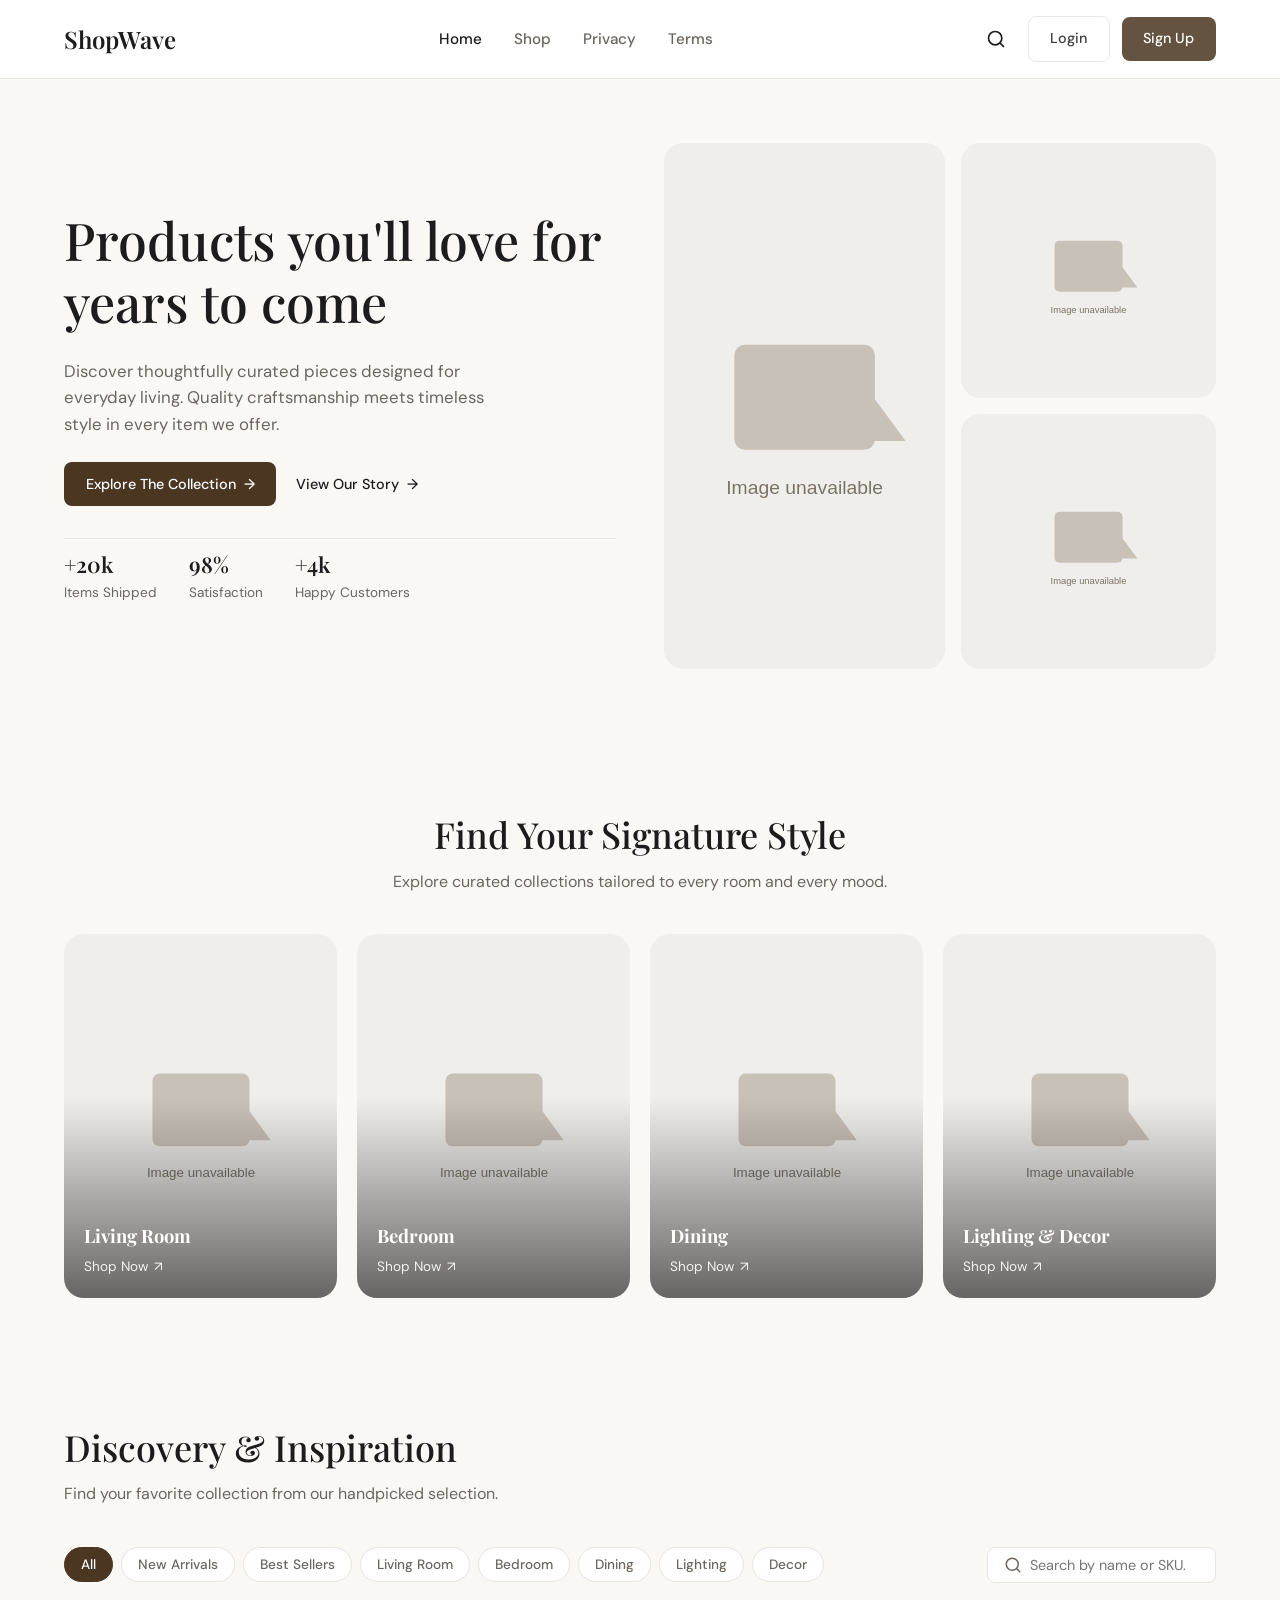
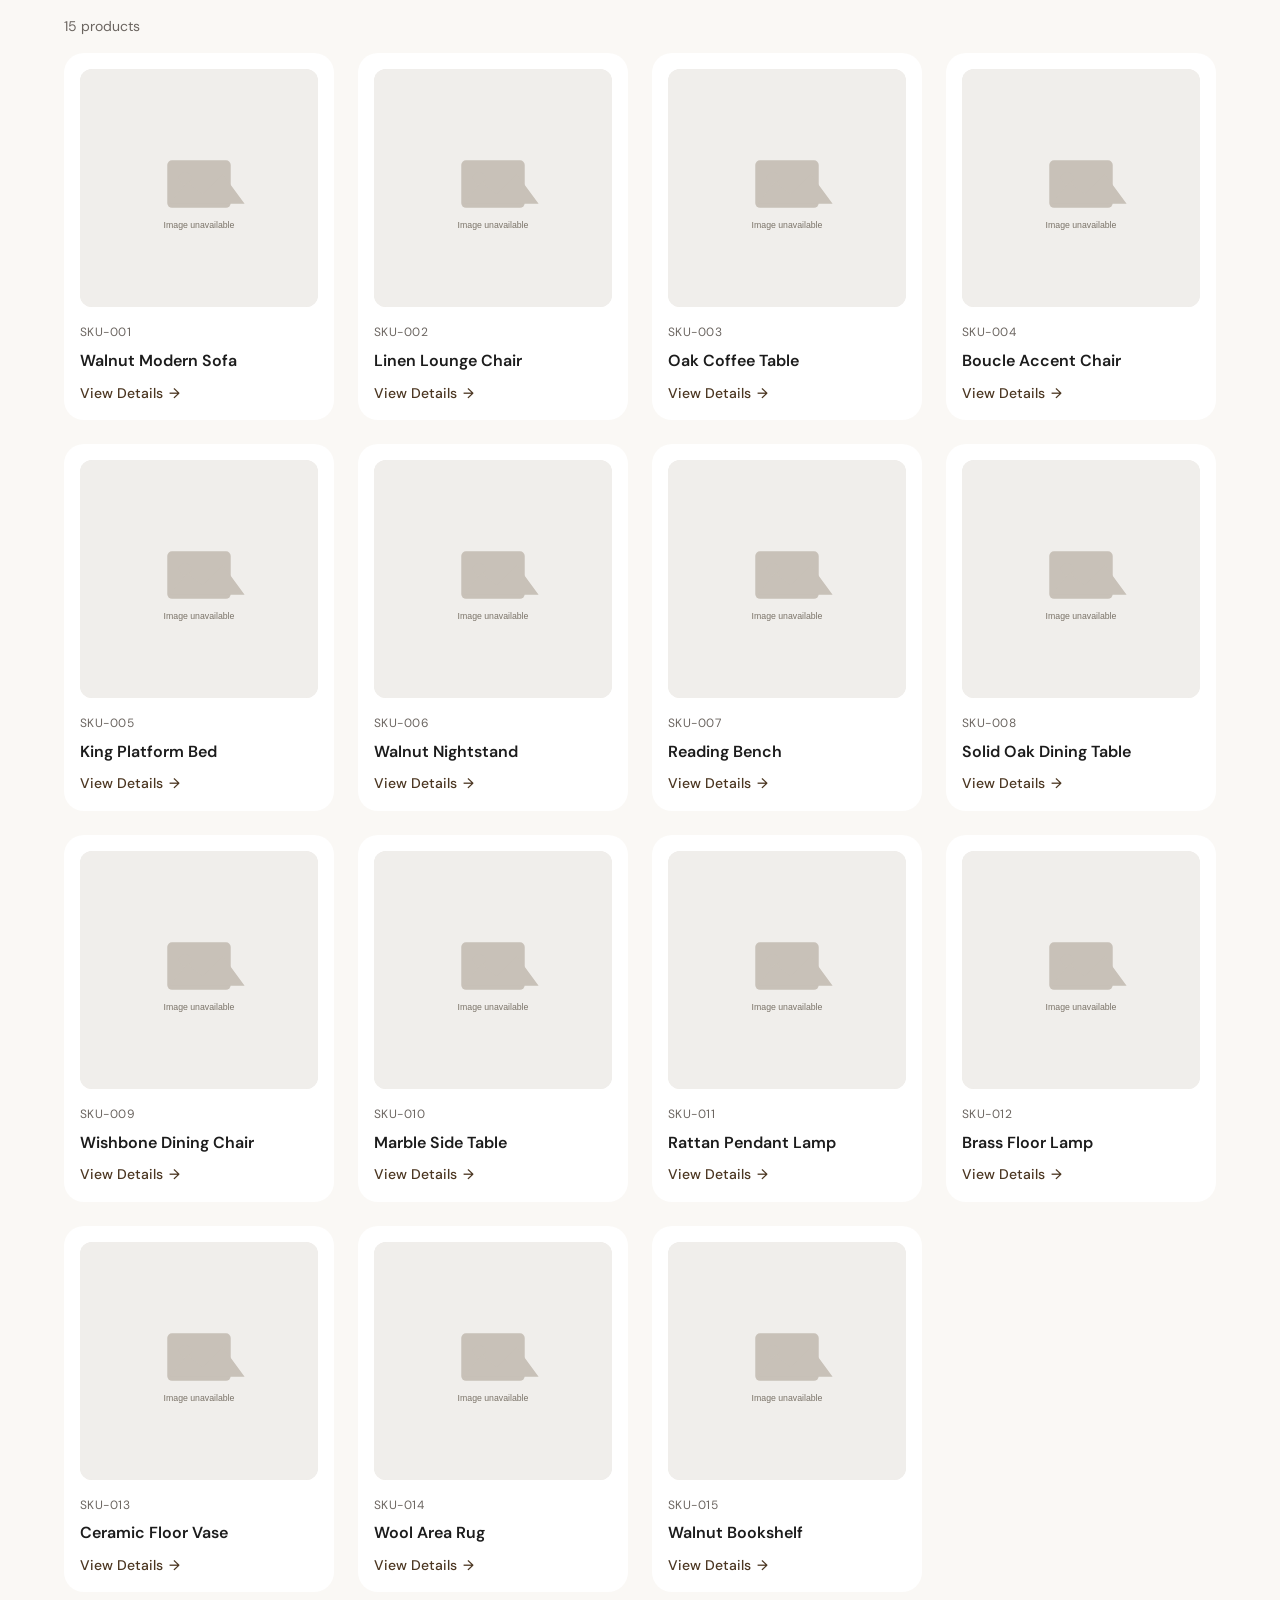
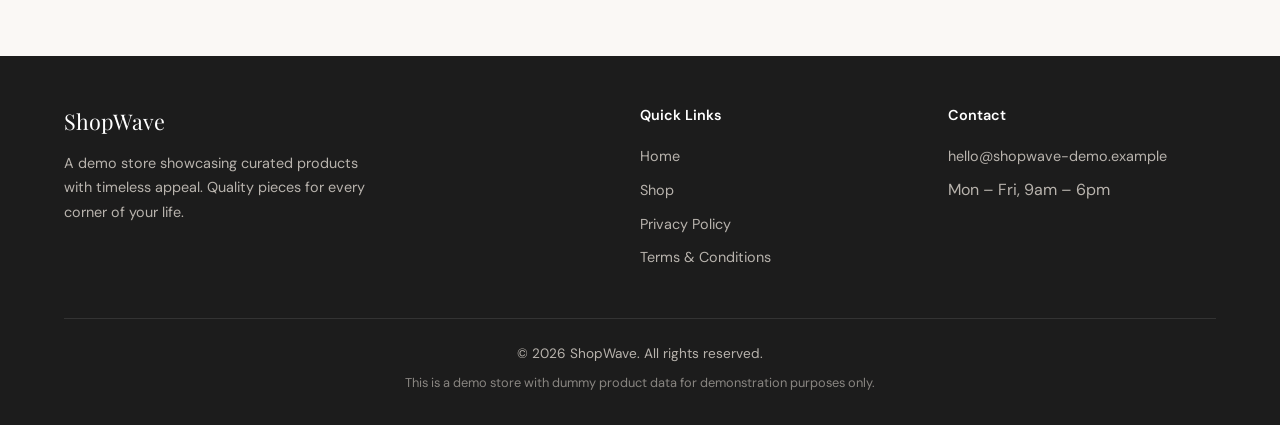
==== commit 9d60c251: "Fix product card layout and switch catalog to furniture products. Make image wrapper a block element" ====
--- a/index.html
+++ b/index.html
@@ -8,7 +8,7 @@
   <link rel="preconnect" href="https://fonts.googleapis.com">
   <link rel="preconnect" href="https://fonts.gstatic.com" crossorigin>
   <link href="https://fonts.googleapis.com/css2?family=DM+Sans:ital,opsz,wght@0,9..40,400;0,9..40,500;0,9..40,600;0,9..40,700;1,9..40,400&family=Playfair+Display:ital,wght@0,400;0,500;0,600;0,700;1,400&display=swap" rel="stylesheet">
-  <link rel="stylesheet" href="css/styles.css">
+  <link rel="stylesheet" href="css/styles.css?v=3">
 </head>
 <body>
   <header class="site-header">
@@ -64,11 +64,11 @@
         </div>
         <div class="hero__collage" id="hero-collage">
           <div class="hero__collage-main">
-            <img src="https://images.unsplash.com/photo-1555041469-a586c61ea9bc?w=600&h=800&fit=crop" alt="Featured product" loading="eager">
+            <img src="https://images.unsplash.com/photo-1555041469-a586c61ea9bc?w=600&h=800&fit=crop" alt="Walnut sofa in a sunlit living room" loading="eager">
           </div>
           <div class="hero__collage-side">
-            <img src="https://images.unsplash.com/photo-1616486338812-3dadae4b4ace?w=600&h=400&fit=crop" alt="Featured product" loading="eager">
-            <img src="https://images.unsplash.com/photo-1615066391307-1bfc4c1ea5f2?w=600&h=400&fit=crop" alt="Featured product" loading="eager">
+            <img src="https://images.unsplash.com/photo-1567538096630-e0c55bd6374c?w=600&h=400&fit=crop" alt="Linen lounge chair" loading="eager">
+            <img src="https://images.unsplash.com/photo-1615066391307-1bfc4c1ea5f2?w=600&h=400&fit=crop" alt="Wishbone dining chair" loading="eager">
           </div>
         </div>
       </div>
@@ -137,9 +137,9 @@
     </div>
   </footer>
 
-  <script src="js/csv.js"></script>
-  <script src="js/nav.js"></script>
-  <script src="js/app.js"></script>
+  <script src="js/csv.js?v=3"></script>
+  <script src="js/nav.js?v=3"></script>
+  <script src="js/app.js?v=3"></script>
   <script
     src="https://widget.ganes-saas-retail.ewideplus.com/v1/loader.js"
     data-store-id="9ee36a0692de49c38b30f4e443ce3ee8"
--- a/css/styles.css
+++ b/css/styles.css
@@ -463,6 +463,8 @@
   background: var(--surface);
   border-radius: var(--radius-lg);
   padding: 1rem;
+  display: flex;
+  flex-direction: column;
   transition: box-shadow 0.25s, transform 0.25s;
 }
 
@@ -472,14 +474,19 @@
 }
 
 .product-card__image-wrap {
+  display: block;
   background: var(--surface-muted);
   border-radius: var(--radius-md);
   overflow: hidden;
-  aspect-ratio: 1;
+  aspect-ratio: 1 / 1;
+  width: 100%;
   margin-bottom: 1rem;
+  position: relative;
 }
 
 .product-card__image {
+  position: absolute;
+  inset: 0;
   width: 100%;
   height: 100%;
   object-fit: cover;
@@ -515,6 +522,8 @@
   display: inline-flex;
   align-items: center;
   gap: 0.35rem;
+  margin-top: auto;
+  align-self: flex-start;
 }
 
 .product-card__link:hover {
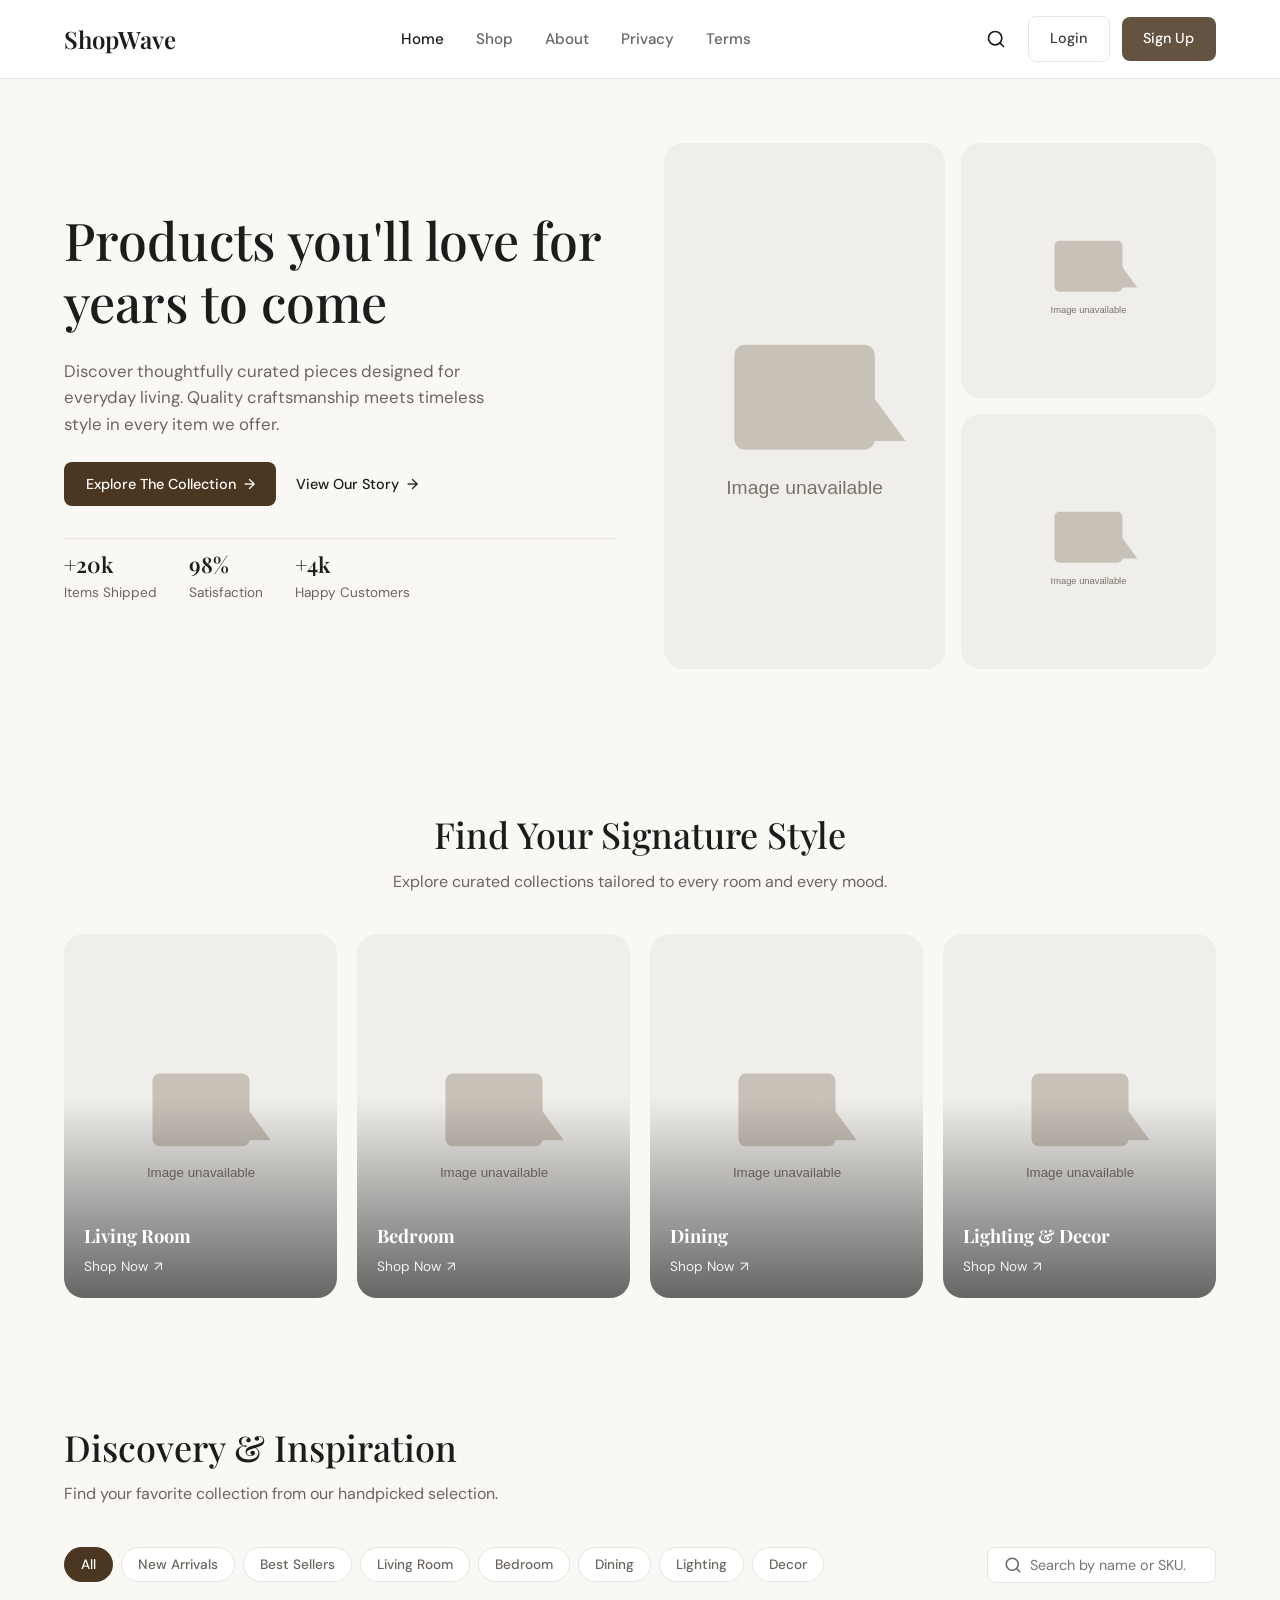
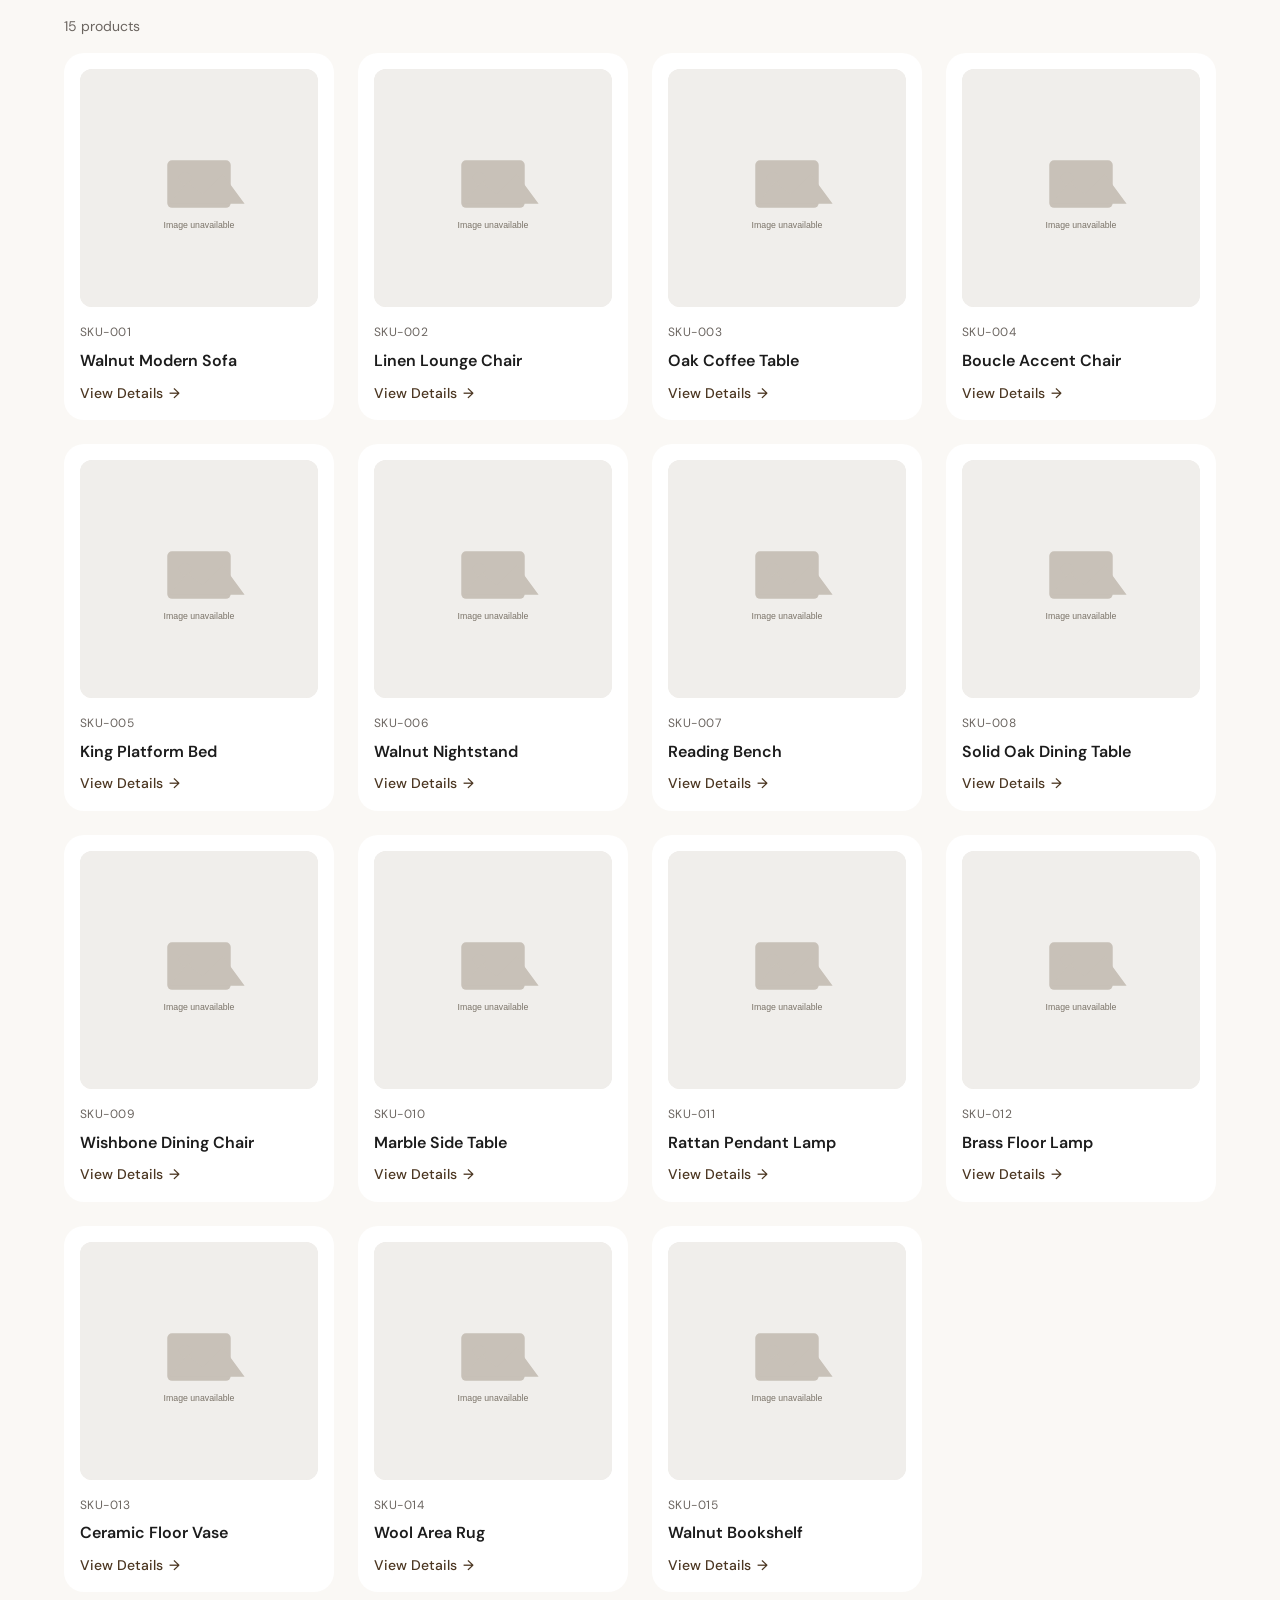
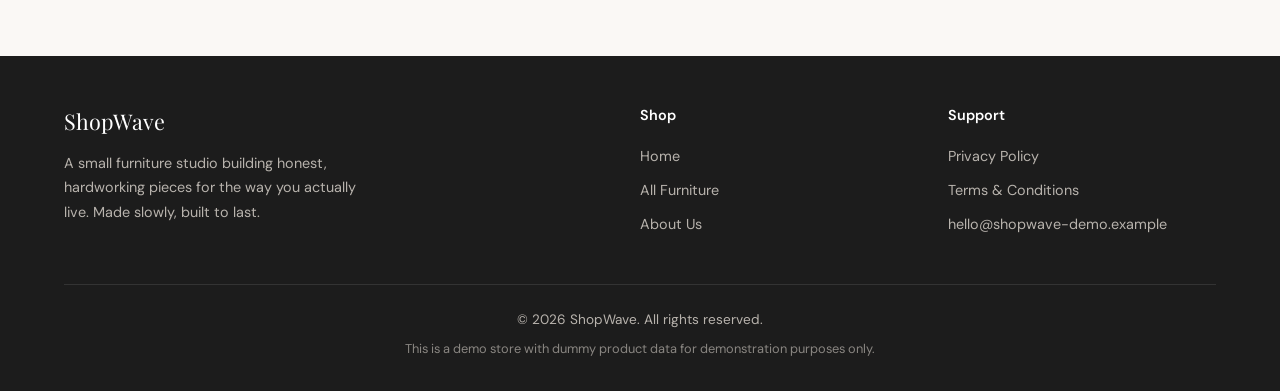
==== commit fc0796d8: "Add editorial About Us page and rework brand copy as a furniture studio. Adds about.html with hero o" ====
--- a/index.html
+++ b/index.html
@@ -8,7 +8,7 @@
   <link rel="preconnect" href="https://fonts.googleapis.com">
   <link rel="preconnect" href="https://fonts.gstatic.com" crossorigin>
   <link href="https://fonts.googleapis.com/css2?family=DM+Sans:ital,opsz,wght@0,9..40,400;0,9..40,500;0,9..40,600;0,9..40,700;1,9..40,400&family=Playfair+Display:ital,wght@0,400;0,500;0,600;0,700;1,400&display=swap" rel="stylesheet">
-  <link rel="stylesheet" href="css/styles.css?v=3">
+  <link rel="stylesheet" href="css/styles.css?v=4">
 </head>
 <body>
   <header class="site-header">
@@ -22,6 +22,7 @@
           <ul class="site-nav">
             <li><a href="index.html" class="active">Home</a></li>
             <li><a href="index.html#discovery">Shop</a></li>
+            <li><a href="about.html">About</a></li>
             <li><a href="privacy.html">Privacy</a></li>
             <li><a href="terms.html">Terms</a></li>
           </ul>
@@ -111,22 +112,22 @@
       <div class="site-footer__grid">
         <div>
           <div class="site-footer__brand">ShopWave</div>
-          <p class="site-footer__desc">A demo store showcasing curated products with timeless appeal. Quality pieces for every corner of your life.</p>
+          <p class="site-footer__desc">A small furniture studio building honest, hardworking pieces for the way you actually live. Made slowly, built to last.</p>
         </div>
         <div>
-          <h4>Quick Links</h4>
+          <h4>Shop</h4>
           <ul>
             <li><a href="index.html">Home</a></li>
-            <li><a href="index.html#discovery">Shop</a></li>
-            <li><a href="privacy.html">Privacy Policy</a></li>
-            <li><a href="terms.html">Terms &amp; Conditions</a></li>
+            <li><a href="index.html#discovery">All Furniture</a></li>
+            <li><a href="about.html">About Us</a></li>
           </ul>
         </div>
         <div>
-          <h4>Contact</h4>
+          <h4>Support</h4>
           <ul>
+            <li><a href="privacy.html">Privacy Policy</a></li>
+            <li><a href="terms.html">Terms &amp; Conditions</a></li>
             <li><a href="mailto:hello@shopwave-demo.example">hello@shopwave-demo.example</a></li>
-            <li>Mon – Fri, 9am – 6pm</li>
           </ul>
         </div>
       </div>
--- a/css/styles.css
+++ b/css/styles.css
@@ -678,6 +678,308 @@
   margin-bottom: 1.5rem;
 }
 
+/* About page */
+.about-hero {
+  position: relative;
+  height: clamp(360px, 60vh, 560px);
+  border-radius: var(--radius-lg);
+  overflow: hidden;
+  margin: 2rem 0 0;
+}
+
+.about-hero img {
+  position: absolute;
+  inset: 0;
+  width: 100%;
+  height: 100%;
+  object-fit: cover;
+}
+
+.about-hero__overlay {
+  position: absolute;
+  inset: 0;
+  background: linear-gradient(
+    135deg,
+    rgba(28, 28, 28, 0.55) 0%,
+    rgba(28, 28, 28, 0.2) 60%,
+    rgba(28, 28, 28, 0) 100%
+  );
+  display: flex;
+  flex-direction: column;
+  justify-content: center;
+  padding: 3rem clamp(1.5rem, 5vw, 4rem);
+  color: var(--surface);
+  max-width: 720px;
+}
+
+.about-hero__eyebrow {
+  text-transform: uppercase;
+  letter-spacing: 0.18em;
+  font-size: 0.8rem;
+  font-weight: 500;
+  margin-bottom: 1rem;
+  opacity: 0.9;
+}
+
+.about-hero__title {
+  font-family: var(--font-serif);
+  font-size: clamp(2rem, 4.5vw, 3.25rem);
+  line-height: 1.15;
+  margin-bottom: 1rem;
+}
+
+.about-hero__desc {
+  font-size: 1.05rem;
+  line-height: 1.7;
+  max-width: 520px;
+  opacity: 0.95;
+}
+
+.story-grid {
+  display: grid;
+  grid-template-columns: 1fr 1fr;
+  gap: 4rem;
+  align-items: center;
+}
+
+.story-image {
+  border-radius: var(--radius-lg);
+  overflow: hidden;
+  aspect-ratio: 4 / 5;
+  background: var(--surface-muted);
+}
+
+.story-image img {
+  width: 100%;
+  height: 100%;
+  object-fit: cover;
+}
+
+.story-eyebrow {
+  text-transform: uppercase;
+  letter-spacing: 0.18em;
+  font-size: 0.78rem;
+  color: var(--brown);
+  font-weight: 600;
+  margin-bottom: 1rem;
+}
+
+.story-content h2 {
+  font-family: var(--font-serif);
+  font-size: clamp(1.75rem, 3vw, 2.5rem);
+  line-height: 1.2;
+  margin-bottom: 1.25rem;
+}
+
+.story-content p {
+  color: var(--text-muted);
+  font-size: 1.02rem;
+  line-height: 1.8;
+  margin-bottom: 1rem;
+}
+
+.story-content p:last-of-type {
+  margin-bottom: 1.5rem;
+}
+
+.story-signature {
+  font-family: var(--font-serif);
+  font-style: italic;
+  color: var(--text);
+  font-size: 1.15rem;
+  margin-top: 0.5rem;
+}
+
+.values-section {
+  background: var(--surface);
+}
+
+.values-grid {
+  display: grid;
+  grid-template-columns: repeat(3, 1fr);
+  gap: 1.5rem;
+}
+
+.value-card {
+  background: var(--bg);
+  border-radius: var(--radius-lg);
+  padding: 2rem 1.75rem;
+  display: flex;
+  flex-direction: column;
+  gap: 1rem;
+}
+
+.value-card__icon {
+  width: 48px;
+  height: 48px;
+  border-radius: 12px;
+  background: var(--surface);
+  display: flex;
+  align-items: center;
+  justify-content: center;
+  color: var(--brown);
+}
+
+.value-card h3 {
+  font-family: var(--font-serif);
+  font-size: 1.3rem;
+  font-weight: 500;
+  color: var(--text);
+}
+
+.value-card p {
+  color: var(--text-muted);
+  font-size: 0.95rem;
+  line-height: 1.7;
+}
+
+.process-grid {
+  display: grid;
+  grid-template-columns: repeat(4, 1fr);
+  gap: 1.5rem;
+  counter-reset: step;
+}
+
+.process-step {
+  border-top: 2px solid var(--brown);
+  padding-top: 1.25rem;
+  counter-increment: step;
+  position: relative;
+}
+
+.process-step::before {
+  content: "0" counter(step);
+  font-family: var(--font-serif);
+  font-size: 1.25rem;
+  color: var(--brown);
+  font-weight: 600;
+  display: block;
+  margin-bottom: 0.5rem;
+}
+
+.process-step h3 {
+  font-family: var(--font-serif);
+  font-size: 1.25rem;
+  font-weight: 500;
+  margin-bottom: 0.75rem;
+}
+
+.process-step p {
+  color: var(--text-muted);
+  font-size: 0.95rem;
+  line-height: 1.7;
+}
+
+.founder-quote {
+  display: grid;
+  grid-template-columns: 1fr 1.4fr;
+  gap: 3rem;
+  align-items: center;
+  background: var(--surface);
+  border-radius: var(--radius-lg);
+  padding: 3rem;
+}
+
+.founder-quote__image {
+  border-radius: var(--radius-lg);
+  overflow: hidden;
+  aspect-ratio: 1;
+  background: var(--surface-muted);
+}
+
+.founder-quote__image img {
+  width: 100%;
+  height: 100%;
+  object-fit: cover;
+}
+
+.founder-quote__text {
+  display: flex;
+  flex-direction: column;
+  gap: 1.25rem;
+}
+
+.founder-quote__mark {
+  font-family: var(--font-serif);
+  font-size: 4rem;
+  line-height: 0.5;
+  color: var(--brown);
+}
+
+.founder-quote__body {
+  font-family: var(--font-serif);
+  font-size: clamp(1.15rem, 2vw, 1.5rem);
+  line-height: 1.5;
+  color: var(--text);
+  font-weight: 400;
+  font-style: italic;
+}
+
+.founder-quote__author {
+  font-size: 0.95rem;
+  font-weight: 600;
+  color: var(--text);
+  margin-top: 0.5rem;
+}
+
+.founder-quote__role {
+  font-size: 0.85rem;
+  color: var(--text-muted);
+}
+
+.stats-banner {
+  background: var(--brown);
+  color: var(--surface);
+  border-radius: var(--radius-lg);
+  padding: 3rem 2rem;
+}
+
+.stats-banner__grid {
+  display: grid;
+  grid-template-columns: repeat(4, 1fr);
+  gap: 2rem;
+  text-align: center;
+}
+
+.stats-banner__value {
+  font-family: var(--font-serif);
+  font-size: clamp(2rem, 4vw, 2.75rem);
+  font-weight: 500;
+  margin-bottom: 0.35rem;
+  color: var(--surface);
+}
+
+.stats-banner__label {
+  font-size: 0.85rem;
+  letter-spacing: 0.08em;
+  text-transform: uppercase;
+  opacity: 0.85;
+}
+
+.cta-section {
+  background: var(--surface);
+  border-radius: var(--radius-lg);
+  padding: clamp(2.5rem, 6vw, 4.5rem) 2rem;
+  text-align: center;
+}
+
+.cta-section h2 {
+  font-family: var(--font-serif);
+  font-size: clamp(1.75rem, 3.5vw, 2.5rem);
+  margin-bottom: 1rem;
+}
+
+.cta-section p {
+  color: var(--text-muted);
+  font-size: 1.05rem;
+  max-width: 480px;
+  margin: 0 auto 2rem;
+}
+
+.cta-section .btn {
+  margin: 0 auto;
+}
+
 /* Footer */
 .site-footer {
   background: var(--text);
@@ -833,6 +1135,34 @@
   .section {
     padding: 3rem 0;
   }
+
+  .story-grid {
+    grid-template-columns: 1fr;
+    gap: 2.5rem;
+  }
+
+  .values-grid {
+    grid-template-columns: 1fr;
+  }
+
+  .process-grid {
+    grid-template-columns: repeat(2, 1fr);
+  }
+
+  .founder-quote {
+    grid-template-columns: 1fr;
+    gap: 2rem;
+    padding: 2rem;
+  }
+
+  .stats-banner__grid {
+    grid-template-columns: repeat(2, 1fr);
+    gap: 1.75rem;
+  }
+
+  .about-hero__overlay {
+    padding: 2rem 1.5rem;
+  }
 }
 
 @media (max-width: 480px) {
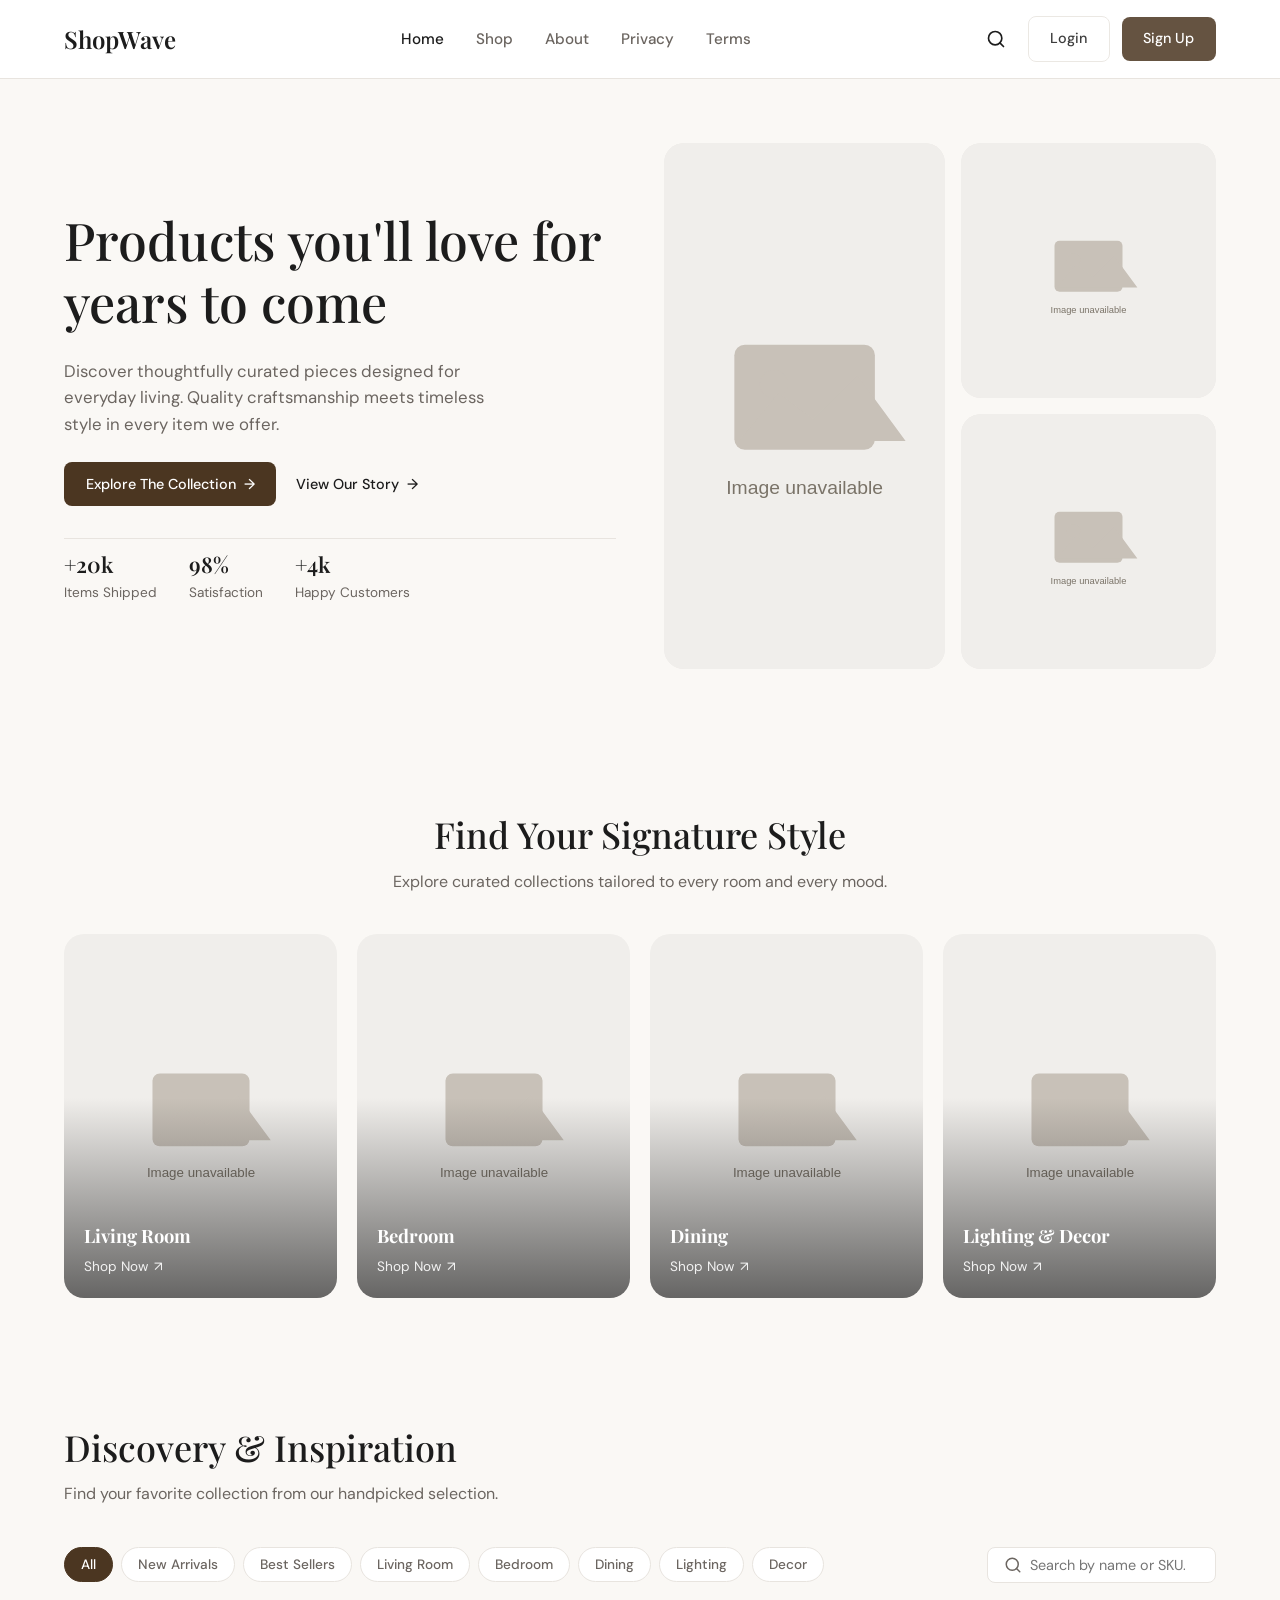
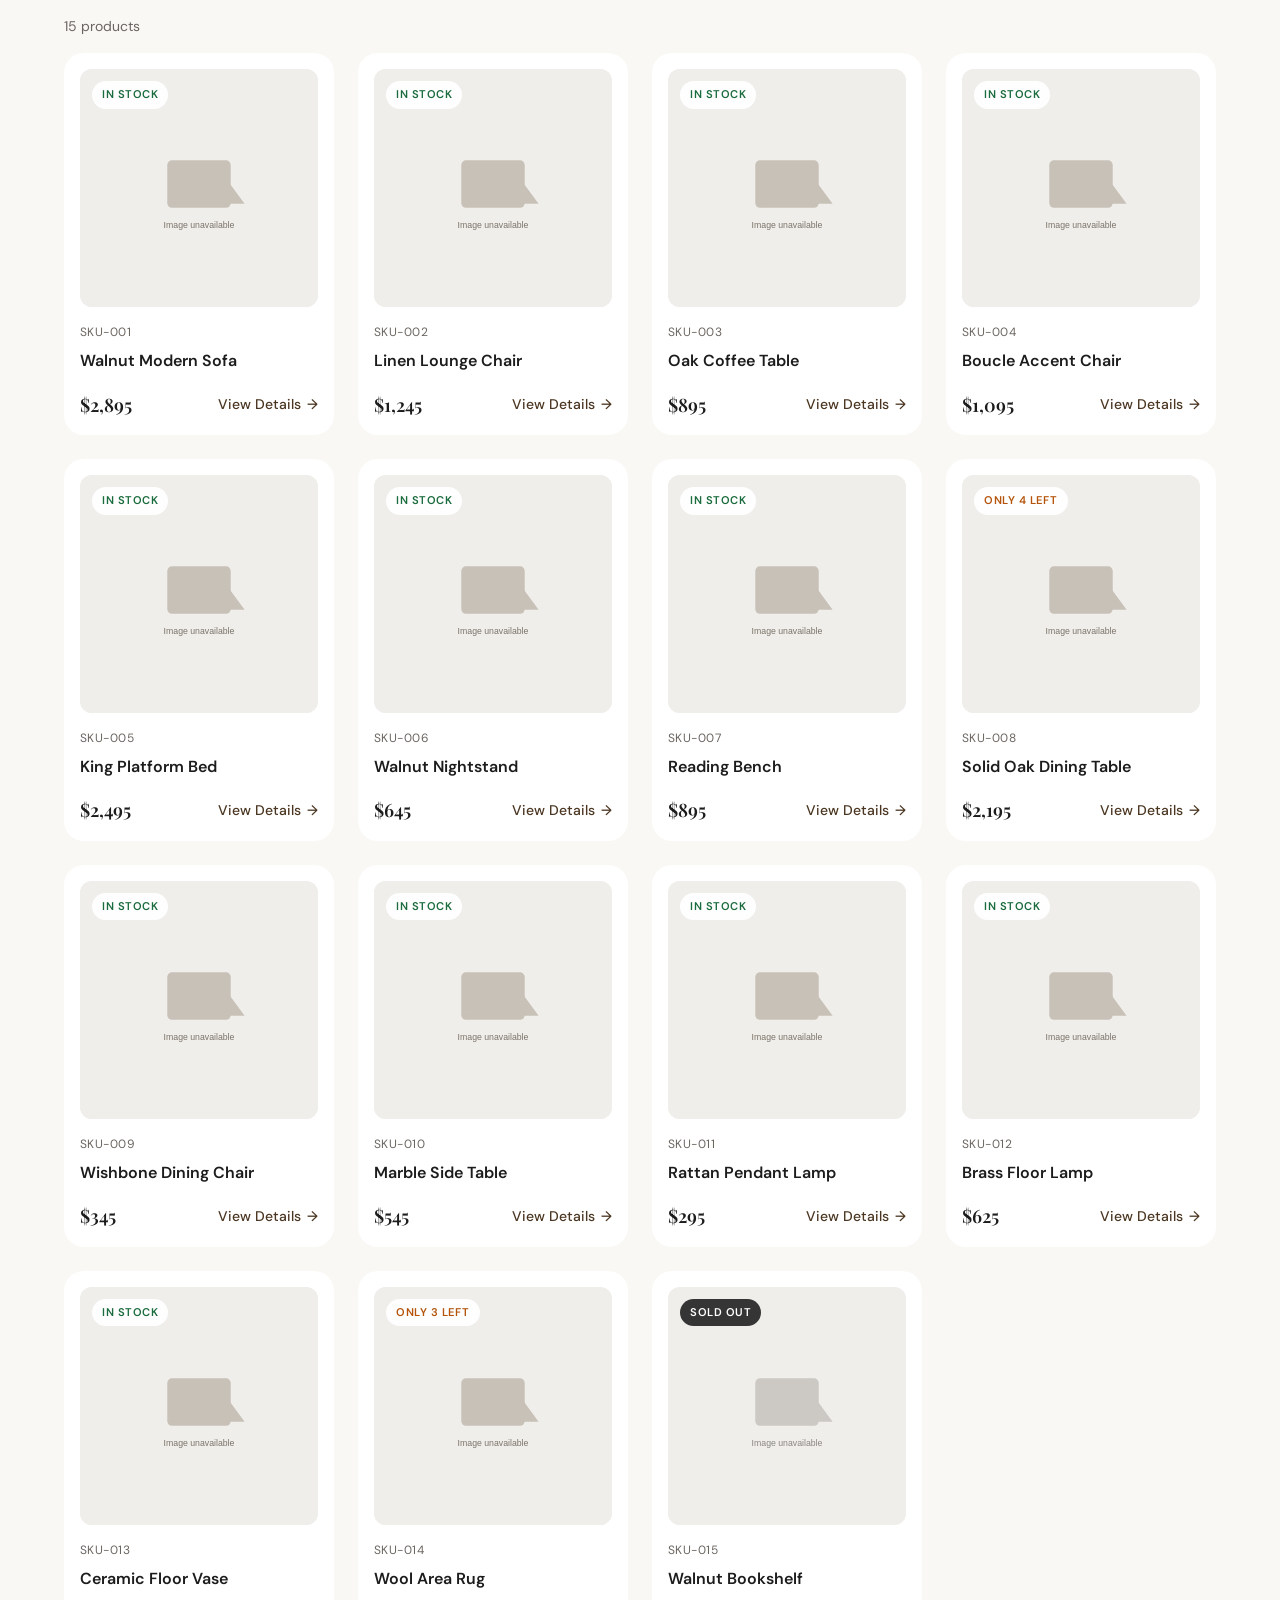
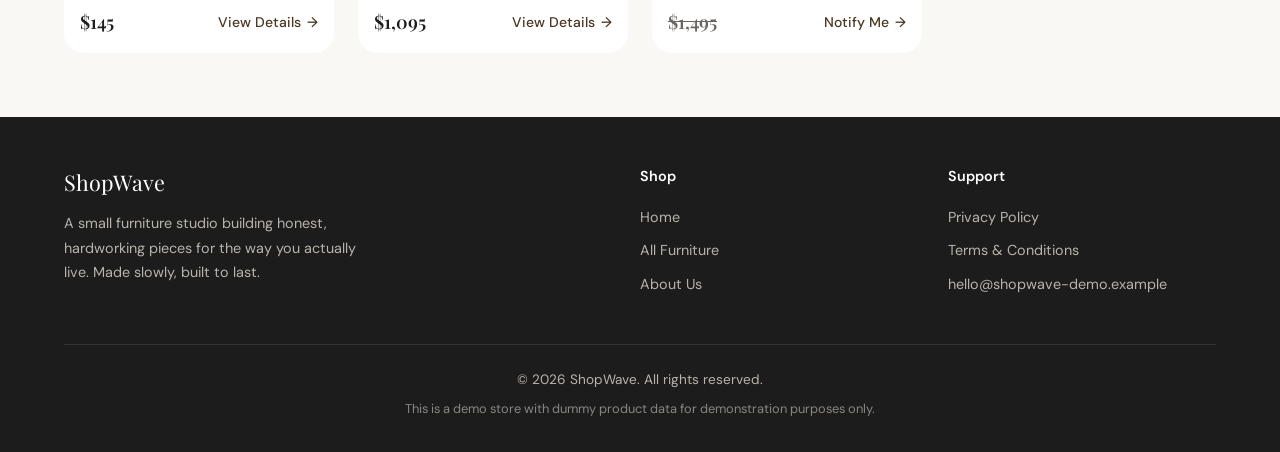
==== commit b3609560: "Add price and stock to products with realistic store UI. Adds price and stock columns to products.cs" ====
--- a/index.html
+++ b/index.html
@@ -8,7 +8,7 @@
   <link rel="preconnect" href="https://fonts.googleapis.com">
   <link rel="preconnect" href="https://fonts.gstatic.com" crossorigin>
   <link href="https://fonts.googleapis.com/css2?family=DM+Sans:ital,opsz,wght@0,9..40,400;0,9..40,500;0,9..40,600;0,9..40,700;1,9..40,400&family=Playfair+Display:ital,wght@0,400;0,500;0,600;0,700;1,400&display=swap" rel="stylesheet">
-  <link rel="stylesheet" href="css/styles.css?v=4">
+  <link rel="stylesheet" href="css/styles.css?v=6">
 </head>
 <body>
   <header class="site-header">
@@ -138,9 +138,9 @@
     </div>
   </footer>
 
-  <script src="js/csv.js?v=3"></script>
-  <script src="js/nav.js?v=3"></script>
-  <script src="js/app.js?v=3"></script>
+  <script src="js/csv.js?v=6"></script>
+  <script src="js/nav.js?v=6"></script>
+  <script src="js/app.js?v=6"></script>
   <script
     src="https://widget.ganes-saas-retail.ewideplus.com/v1/loader.js"
     data-store-id="9ee36a0692de49c38b30f4e443ce3ee8"
--- a/css/styles.css
+++ b/css/styles.css
@@ -515,6 +515,22 @@
   color: var(--brown);
 }
 
+.product-card__footer {
+  display: flex;
+  align-items: center;
+  justify-content: space-between;
+  gap: 0.75rem;
+  margin-top: auto;
+  padding-top: 0.5rem;
+}
+
+.product-card__price {
+  font-family: var(--font-serif);
+  font-size: 1.15rem;
+  font-weight: 600;
+  color: var(--text);
+}
+
 .product-card__link {
   font-size: 0.875rem;
   font-weight: 500;
@@ -522,12 +538,141 @@
   display: inline-flex;
   align-items: center;
   gap: 0.35rem;
-  margin-top: auto;
-  align-self: flex-start;
+  white-space: nowrap;
 }
 
 .product-card__link:hover {
   color: var(--brown-light);
+}
+
+.product-card--out .product-card__image {
+  filter: grayscale(0.4);
+  opacity: 0.85;
+}
+
+.product-card--out .product-card__price {
+  color: var(--text-muted);
+  text-decoration: line-through;
+}
+
+/* Stock badges */
+.stock-badge {
+  position: absolute;
+  top: 0.75rem;
+  left: 0.75rem;
+  z-index: 2;
+  padding: 0.3rem 0.65rem;
+  border-radius: 999px;
+  font-size: 0.7rem;
+  font-weight: 600;
+  letter-spacing: 0.04em;
+  text-transform: uppercase;
+  backdrop-filter: blur(6px);
+  -webkit-backdrop-filter: blur(6px);
+}
+
+.stock-badge--in {
+  background: rgba(255, 255, 255, 0.94);
+  color: #1a6b3d;
+}
+
+.stock-badge--low {
+  background: rgba(255, 255, 255, 0.94);
+  color: #b45309;
+}
+
+.stock-badge--out {
+  background: rgba(28, 28, 28, 0.88);
+  color: var(--surface);
+}
+
+/* Detail-page pricing */
+.product-detail__pricing {
+  display: flex;
+  align-items: center;
+  flex-wrap: wrap;
+  gap: 1rem;
+  padding-bottom: 0.5rem;
+  border-bottom: 1px solid var(--border);
+}
+
+.product-detail__price {
+  font-family: var(--font-serif);
+  font-size: 1.85rem;
+  font-weight: 600;
+  color: var(--text);
+}
+
+.stock-status {
+  display: inline-flex;
+  align-items: center;
+  gap: 0.5rem;
+  font-size: 0.85rem;
+  font-weight: 500;
+  color: var(--text-muted);
+}
+
+.stock-status .stock-dot {
+  width: 8px;
+  height: 8px;
+  border-radius: 50%;
+  background: currentColor;
+  display: inline-block;
+}
+
+.stock-status--in {
+  color: #1a6b3d;
+}
+
+.stock-status--low {
+  color: #b45309;
+}
+
+.stock-status--out {
+  color: var(--text-muted);
+}
+
+.product-detail__meta {
+  display: flex;
+  flex-direction: column;
+  gap: 0.4rem;
+  font-size: 0.9rem;
+  color: var(--text-muted);
+  padding: 1rem 0;
+  border-bottom: 1px solid var(--border);
+}
+
+.product-detail__meta-row {
+  display: flex;
+  justify-content: space-between;
+  gap: 1rem;
+}
+
+.product-detail__meta-row span:first-child {
+  color: var(--text-muted);
+  text-transform: uppercase;
+  letter-spacing: 0.04em;
+  font-size: 0.78rem;
+  font-weight: 500;
+}
+
+.product-detail__meta-row span:last-child {
+  color: var(--text);
+  font-weight: 500;
+  text-align: right;
+}
+
+.product-detail__actions {
+  display: flex;
+  flex-wrap: wrap;
+  gap: 0.75rem;
+  margin-top: 0.5rem;
+}
+
+.product-detail__actions .btn {
+  flex: 1;
+  min-width: 180px;
+  justify-content: center;
 }
 
 /* Product Detail */
@@ -600,7 +745,7 @@
   border-radius: var(--radius-lg);
   box-shadow: var(--shadow);
   padding: 2.5rem;
-  max-width: 800px;
+  max-width: 820px;
 }
 
 .legal-content h1 {
@@ -613,19 +758,55 @@
 .legal-content .last-updated {
   color: var(--text-muted);
   font-size: 0.875rem;
-  margin-bottom: 2rem;
+  margin-bottom: 1.5rem;
+}
+
+.legal-content .legal-intro {
+  color: var(--text-muted);
+  font-size: 1.02rem;
+  line-height: 1.75;
+  margin-bottom: 1.25rem;
+}
+
+.legal-notice {
+  background: rgba(75, 54, 33, 0.06);
+  border-left: 3px solid var(--brown);
+  padding: 1rem 1.25rem;
+  border-radius: 8px;
+  margin: 0 0 2rem;
+  color: var(--text);
+  font-size: 0.9rem;
+  line-height: 1.65;
+}
+
+.legal-notice strong {
+  color: var(--brown);
 }
 
 .legal-content h2 {
-  font-size: 1.2rem;
-  margin: 1.75rem 0 0.75rem;
-  color: var(--brown);
+  font-family: var(--font-serif);
+  font-size: 1.35rem;
+  font-weight: 500;
+  margin: 2.25rem 0 0.75rem;
+  color: var(--text);
+}
+
+.legal-content h2:first-of-type {
+  margin-top: 0.5rem;
+}
+
+.legal-content h3 {
+  font-size: 0.98rem;
+  font-weight: 600;
+  margin: 1.5rem 0 0.5rem;
+  color: var(--text);
 }
 
 .legal-content p,
 .legal-content li {
   color: var(--text-muted);
-  margin-bottom: 0.75rem;
+  line-height: 1.75;
+  margin-bottom: 0.85rem;
 }
 
 .legal-content ul {
@@ -635,10 +816,29 @@
 
 .legal-content a {
   color: var(--brown);
+  border-bottom: 1px solid rgba(75, 54, 33, 0.25);
 }
 
 .legal-content a:hover {
   color: var(--brown-light);
+  border-bottom-color: var(--brown-light);
+}
+
+.legal-content__contact {
+  margin-top: 2.5rem;
+  padding-top: 1.5rem;
+  border-top: 1px solid var(--border);
+  color: var(--text-muted);
+  font-size: 0.95rem;
+}
+
+.legal-content__contact strong {
+  display: block;
+  color: var(--text);
+  font-family: var(--font-serif);
+  font-size: 1.1rem;
+  font-weight: 500;
+  margin-bottom: 0.25rem;
 }
 
 /* Empty / Error */
